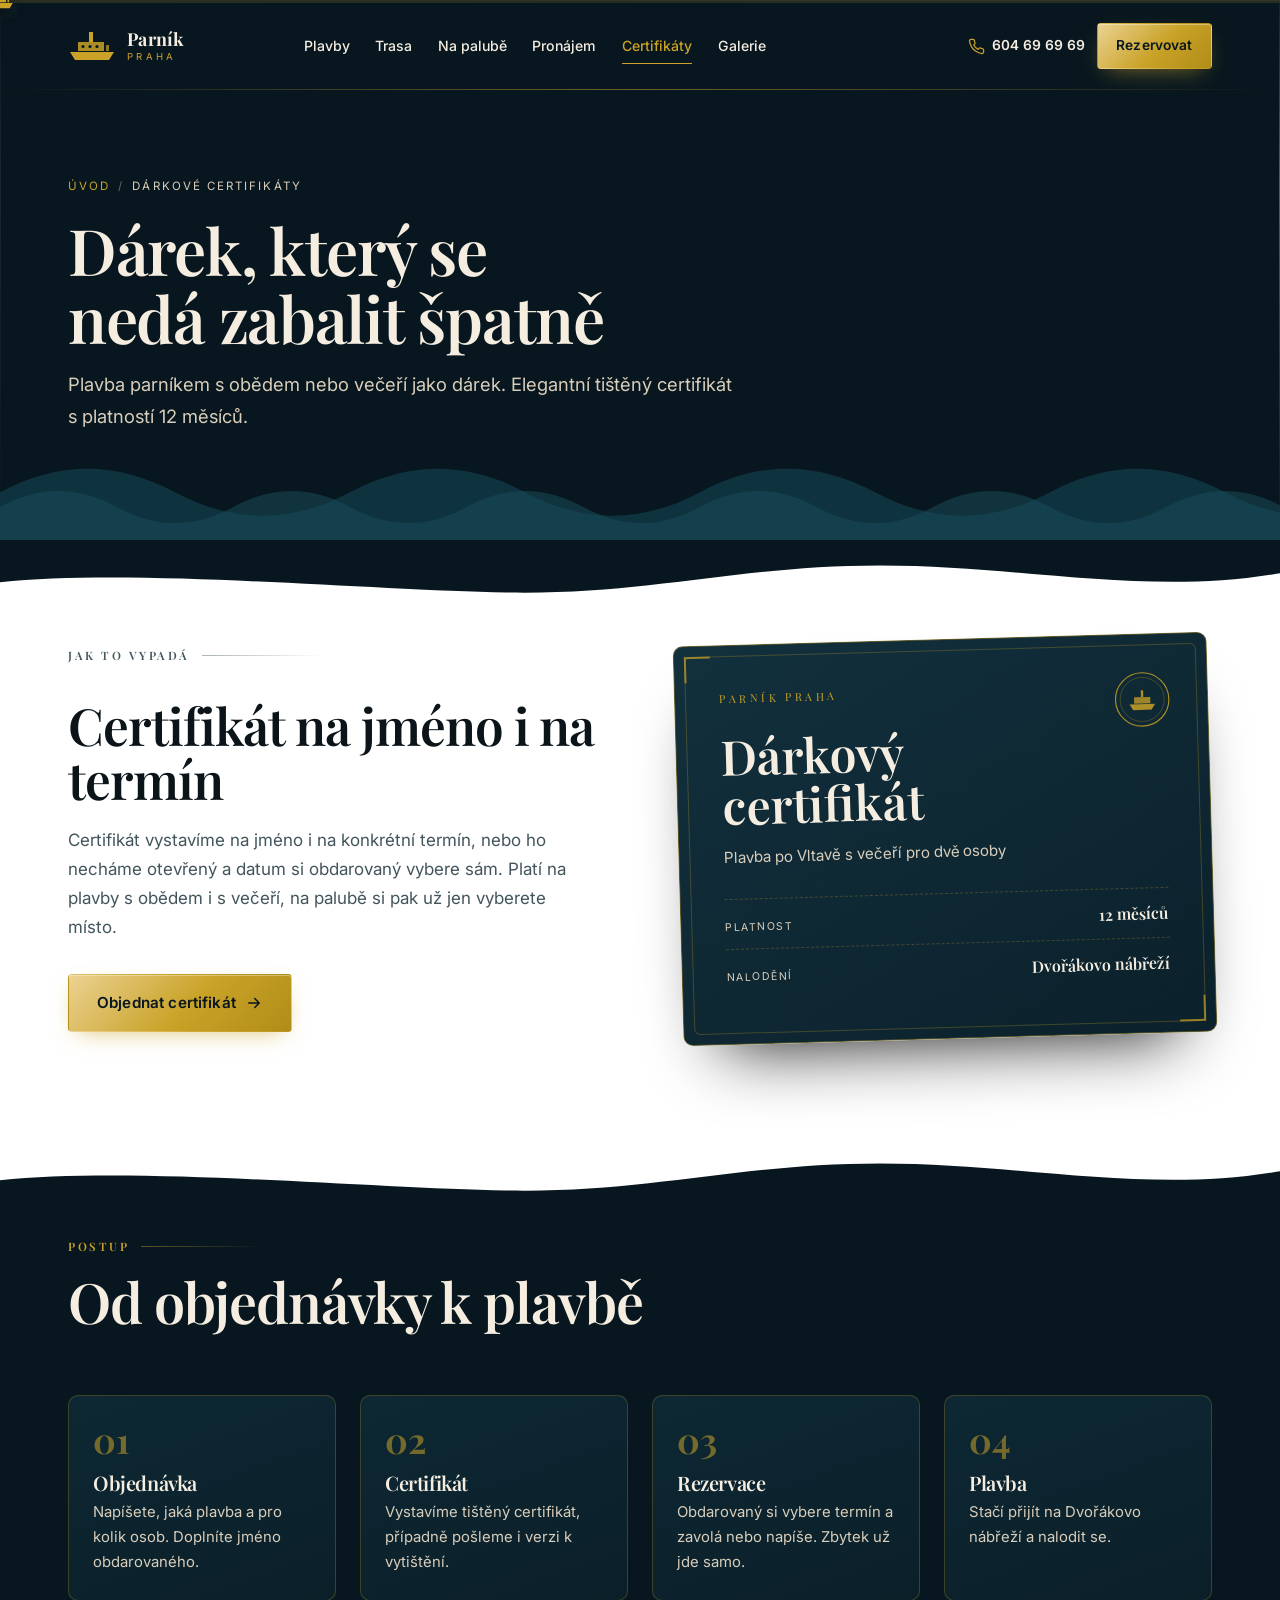
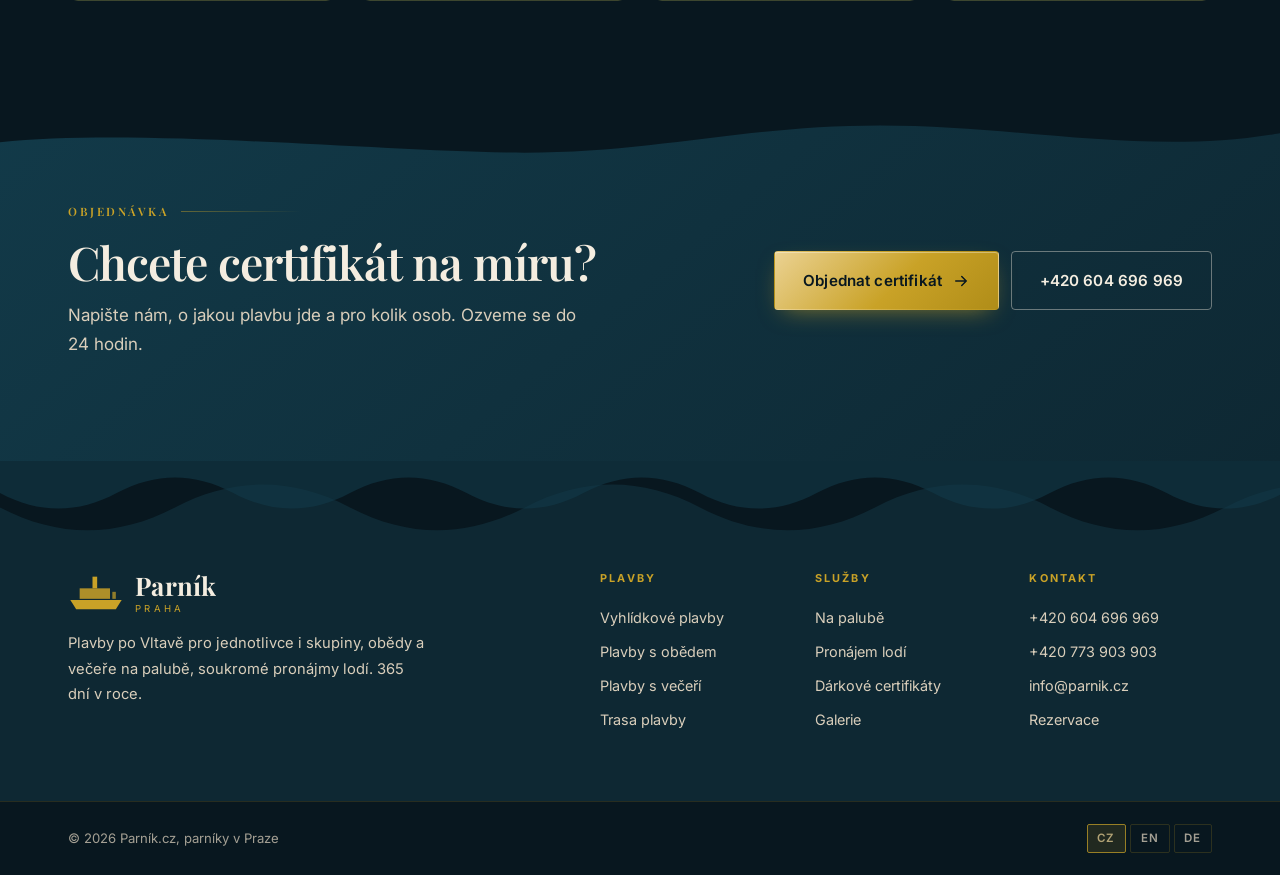
==== certifikaty.html @ a345bf34 "Oprava vln, rozdeleni na podstranky, bila do palety Vlny - tvar vlny mel periodu, ktera nesedela na " ====
<!DOCTYPE html>
<html lang="cs">
<head>
<meta charset="utf-8">
<meta name="viewport" content="width=device-width, initial-scale=1">
<title>Dárkové certifikáty | Parník Praha</title>
<meta name="description" content="Darujte plavbu po Vltavě s obědem nebo večeří. Elegantní tištěný dárkový certifikát s platností 12 měsíců.">
<meta name="theme-color" content="#08171F">
<link rel="preconnect" href="https://fonts.googleapis.com">
<link rel="preconnect" href="https://fonts.gstatic.com" crossorigin>
<link rel="preconnect" href="https://images.unsplash.com">
<link href="https://fonts.googleapis.com/css2?family=Playfair+Display:ital,wght@0,400;0,500;0,600;0,700;1,400&family=Inter:wght@300;400;500;600;700&display=swap" rel="stylesheet">
<link rel="icon" href="data:image/svg+xml,%3Csvg xmlns='http://www.w3.org/2000/svg' viewBox='0 0 32 32'%3E%3Crect width='32' height='32' rx='6' fill='%2308171F'/%3E%3Cpath d='M5 21h22l-3 5H8z' fill='%23C9A227'/%3E%3Crect x='9' y='14' width='14' height='6' fill='%23C9A227'/%3E%3Crect x='14' y='6' width='3' height='8' fill='%23C9A227'/%3E%3C/svg%3E">
<link rel="stylesheet" href="assets/css/style.css">
<script>document.documentElement.classList.add('js')</script>
</head>

<body>
<a class="skip-link" href="#obsah">Přeskočit na obsah</a>

<div class="rail" aria-hidden="true">
  <div class="rail__fill"></div>
  <div class="rail__boat">
    <svg viewBox="0 0 40 24" width="40" height="24" fill="currentColor">
      <path d="M3 16h34l-4 7H7z"/><rect x="10" y="9" width="18" height="6" rx="1"/>
      <rect x="17" y="2" width="3" height="7"/><rect x="30" y="11" width="2" height="4"/>
    </svg>
  </div>
</div>

<header class="bridge" id="bridge">
  <div class="bridge__inner">
    <a class="brand" href="index.html" aria-label="Parník Praha, úvodní stránka">
      <svg class="brand__mark" viewBox="0 0 48 32" width="48" height="32" aria-hidden="true">
        <path d="M2 22h44l-5 8H7z" fill="currentColor"/>
        <path d="M10 12h26v9H10z" fill="currentColor" opacity=".85"/>
        <rect x="21" y="2" width="4" height="10" fill="currentColor"/>
        <rect x="38" y="15" width="3" height="6" fill="currentColor" opacity=".7"/>
        <circle cx="15" cy="16.5" r="1.6" fill="#08171F"/>
        <circle cx="22" cy="16.5" r="1.6" fill="#08171F"/>
        <circle cx="29" cy="16.5" r="1.6" fill="#08171F"/>
      </svg>
      <span class="brand__text"><strong>Parník</strong><em>Praha</em></span>
    </a>
    <nav class="bridge__nav" aria-label="Hlavní navigace">
      <a href="index.html#plavby">Plavby</a>
      <a href="index.html#trasa">Trasa</a>
      <a href="na-palube.html">Na palubě</a>
      <a href="pronajem.html">Pronájem</a>
      <a href="certifikaty.html" aria-current="page">Certifikáty</a>
      <a href="galerie.html">Galerie</a>
    </nav>
    <div class="bridge__actions">
      <a class="tel" href="tel:+420604696969">
        <svg viewBox="0 0 24 24" width="17" height="17" fill="none" stroke="currentColor" stroke-width="1.8" stroke-linecap="round" stroke-linejoin="round" aria-hidden="true"><path d="M22 16.9v3a2 2 0 0 1-2.2 2 19.8 19.8 0 0 1-8.6-3.1 19.5 19.5 0 0 1-6-6A19.8 19.8 0 0 1 2.1 4.2 2 2 0 0 1 4.1 2h3a2 2 0 0 1 2 1.7c.1 1 .4 1.9.7 2.8a2 2 0 0 1-.5 2.1L8.1 9.9a16 16 0 0 0 6 6l1.3-1.2a2 2 0 0 1 2.1-.5c.9.3 1.8.6 2.8.7a2 2 0 0 1 1.7 2z"/></svg>
        <span>604 69 69 69</span>
      </a>
      <a class="btn btn--brass btn--sm" href="kontakt.html">Rezervovat</a>
      <button class="burger" type="button" aria-label="Otevřít menu" aria-expanded="false" aria-controls="menu">
        <span></span><span></span><span></span>
      </button>
    </div>
  </div>
  <div class="bridge__rivets" aria-hidden="true"></div>
</header>

<div class="menu" id="menu" hidden>
  <div class="menu__panel">
    <p class="eyebrow">Deck plan</p>
    <nav aria-label="Mobilní navigace">
      <a href="index.html#plavby">Nabídka plaveb</a>
      <a href="index.html#trasa">Trasa plavby</a>
      <a href="na-palube.html">Na palubě</a>
      <a href="pronajem.html">Pronájem lodí</a>
      <a href="certifikaty.html">Dárkové certifikáty</a>
      <a href="galerie.html">Galerie</a>
      <a href="kontakt.html">Rezervace a kontakt</a>
    </nav>
    <div class="menu__foot">
      <a href="tel:+420604696969">+420 604 696 969</a>
      <a href="tel:+420773903903">+420 773 903 903</a>
      <a href="mailto:info@parnik.cz">info@parnik.cz</a>
    </div>
  </div>
</div>

<main id="obsah">

<section class="phero">
  <div class="phero__photo" aria-hidden="true">
    <img src="https://images.unsplash.com/photo-1414235077428-338989a2e8c0?auto=format&fit=crop&w=1800&q=70"
         alt="" width="1800" height="1200" fetchpriority="high" decoding="async">
  </div>
  <div class="phero__wash" aria-hidden="true"></div>
  <div class="phero__inner">
    <p class="crumbs"><a href="index.html">Úvod</a><span>/</span>Dárkové certifikáty</p>
    <h1>Dárek, který se<br>nedá zabalit špatně</h1>
    <p class="phero__lead">
      Plavba parníkem s obědem nebo večeří jako dárek. Elegantní tištěný
      certifikát s platností 12 měsíců.
    </p>
  </div>
  <div class="waves" aria-hidden="true">
    <svg class="waves__a" viewBox="0 0 2880 120" preserveAspectRatio="none"><path d="M0 62c120-38 240-38 360 0s240 38 360 0 240-38 360 0 240 38 360 0 240-38 360 0 240 38 360 0 240-38 360 0 240 38 360 0V120H0Z"/></svg>
    <svg class="waves__b" viewBox="0 0 2880 120" preserveAspectRatio="none"><path d="M0 80c80-26 160-26 240 0s160 26 240 0 160-26 240 0 160 26 240 0 160-26 240 0 160 26 240 0 160-26 240 0 160 26 240 0 160-26 240 0 160 26 240 0 160-26 240 0 160 26 240 0V120H0Z"/></svg>
  </div>
</section>

<section class="section section--light cut--night">
  <div class="wrap gift">
    <div class="gift__copy">
      <p class="eyebrow reveal">Jak to vypadá</p>
      <h2 class="reveal">Certifikát na jméno i na termín</h2>
      <p class="reveal">
        Certifikát vystavíme na jméno i na konkrétní termín, nebo ho necháme
        otevřený a datum si obdarovaný vybere sám. Platí na plavby s obědem
        i s večeří, na palubě si pak už jen vyberete místo.
      </p>
      <a class="btn btn--brass reveal" href="kontakt.html">
        Objednat certifikát
        <svg viewBox="0 0 24 24" width="18" height="18" fill="none" stroke="currentColor" stroke-width="2" stroke-linecap="round" stroke-linejoin="round" aria-hidden="true"><path d="M5 12h14M13 6l6 6-6 6"/></svg>
      </a>
    </div>

    <div class="cert reveal" aria-label="Ukázka dárkového certifikátu">
      <div class="cert__inner">
        <div class="cert__deco" aria-hidden="true"></div>
        <p class="cert__eyebrow">Parník Praha</p>
        <p class="cert__title">Dárkový<br>certifikát</p>
        <p class="cert__sub">Plavba po Vltavě s večeří pro dvě osoby</p>
        <div class="cert__row"><span>Platnost</span><b>12 měsíců</b></div>
        <div class="cert__row"><span>Nalodění</span><b>Dvořákovo nábřeží</b></div>
        <div class="cert__seal" aria-hidden="true">
          <svg viewBox="0 0 100 100" width="58" height="58">
            <circle cx="50" cy="50" r="46" fill="none" stroke="currentColor" stroke-width="2"/>
            <circle cx="50" cy="50" r="38" fill="none" stroke="currentColor" stroke-width="1" opacity=".6"/>
            <path d="M28 58h44l-6 10H34z" fill="currentColor"/>
            <rect x="36" y="46" width="28" height="11" fill="currentColor" opacity=".9"/>
            <rect x="48" y="34" width="4" height="12" fill="currentColor"/>
          </svg>
        </div>
      </div>
    </div>
  </div>
</section>

<section class="section section--night cut--white">
  <div class="wrap">
    <header class="shead shead--light">
      <p class="eyebrow eyebrow--light reveal">Postup</p>
      <h2 class="reveal">Od objednávky k plavbě</h2>
    </header>

    <div class="steps">
      <article class="step reveal">
        <h3>Objednávka</h3>
        <p>Napíšete, jaká plavba a pro kolik osob. Doplníte jméno obdarovaného.</p>
      </article>
      <article class="step reveal">
        <h3>Certifikát</h3>
        <p>Vystavíme tištěný certifikát, případně pošleme i verzi k vytištění.</p>
      </article>
      <article class="step reveal">
        <h3>Rezervace</h3>
        <p>Obdarovaný si vybere termín a zavolá nebo napíše. Zbytek už jde samo.</p>
      </article>
      <article class="step reveal">
        <h3>Plavba</h3>
        <p>Stačí přijít na Dvořákovo nábřeží a nalodit se.</p>
      </article>
    </div>
  </div>
</section>

<section class="ctaband cut--night">
  <div class="wrap ctaband__inner">
    <div>
      <p class="eyebrow eyebrow--light reveal">Objednávka</p>
      <h2 class="reveal">Chcete certifikát na míru?</h2>
      <p class="ctaband__lead reveal">
        Napište nám, o jakou plavbu jde a pro kolik osob. Ozveme se do 24 hodin.
      </p>
    </div>
    <div class="ctaband__actions reveal">
      <a class="btn btn--brass" href="kontakt.html">
        Objednat certifikát
        <svg viewBox="0 0 24 24" width="18" height="18" fill="none" stroke="currentColor" stroke-width="2" stroke-linecap="round" stroke-linejoin="round" aria-hidden="true"><path d="M5 12h14M13 6l6 6-6 6"/></svg>
      </a>
      <a class="btn btn--ghost btn--light" href="tel:+420604696969">+420 604 696 969</a>
    </div>
  </div>
</section>

</main>

<footer class="footer">
  <div class="waves waves--footer" aria-hidden="true">
    <svg class="waves__a" viewBox="0 0 2880 120" preserveAspectRatio="none"><path d="M0 62c120-38 240-38 360 0s240 38 360 0 240-38 360 0 240 38 360 0 240-38 360 0 240 38 360 0 240-38 360 0 240 38 360 0V120H0Z"/></svg>
    <svg class="waves__b" viewBox="0 0 2880 120" preserveAspectRatio="none"><path d="M0 80c80-26 160-26 240 0s160 26 240 0 160-26 240 0 160 26 240 0 160-26 240 0 160 26 240 0 160-26 240 0 160 26 240 0 160-26 240 0 160 26 240 0 160-26 240 0 160 26 240 0V120H0Z"/></svg>
  </div>
  <div class="wrap footer__inner">
    <div class="footer__brand">
      <a class="brand brand--lg" href="index.html">
        <svg class="brand__mark" viewBox="0 0 48 32" width="56" height="38" aria-hidden="true">
          <path d="M2 22h44l-5 8H7z" fill="currentColor"/>
          <path d="M10 12h26v9H10z" fill="currentColor" opacity=".85"/>
          <rect x="21" y="2" width="4" height="10" fill="currentColor"/>
          <rect x="38" y="15" width="3" height="6" fill="currentColor" opacity=".7"/>
        </svg>
        <span class="brand__text"><strong>Parník</strong><em>Praha</em></span>
      </a>
      <p>Plavby po Vltavě pro jednotlivce i skupiny, obědy a večeře na palubě,
         soukromé pronájmy lodí. 365 dní v roce.</p>
    </div>
    <nav class="footer__nav" aria-label="Mapa webu">
      <div>
        <h4>Plavby</h4>
        <a href="index.html#plavby">Vyhlídkové plavby</a>
        <a href="index.html#plavby">Plavby s obědem</a>
        <a href="index.html#plavby">Plavby s večeří</a>
        <a href="index.html#trasa">Trasa plavby</a>
      </div>
      <div>
        <h4>Služby</h4>
        <a href="na-palube.html">Na palubě</a>
        <a href="pronajem.html">Pronájem lodí</a>
        <a href="certifikaty.html">Dárkové certifikáty</a>
        <a href="galerie.html">Galerie</a>
      </div>
      <div>
        <h4>Kontakt</h4>
        <a href="tel:+420604696969">+420 604 696 969</a>
        <a href="tel:+420773903903">+420 773 903 903</a>
        <a href="mailto:info@parnik.cz">info@parnik.cz</a>
        <a href="kontakt.html">Rezervace</a>
      </div>
    </nav>
  </div>
  <div class="footer__bar">
    <div class="wrap footer__barin">
      <p>&copy; <span id="rok">2026</span> Parník.cz, parníky v Praze</p>
      <p class="footer__langs">
        <a href="#" aria-current="true">CZ</a><a href="#">EN</a><a href="#">DE</a>
      </p>
    </div>
  </div>
</footer>

<script src="assets/js/main.js" defer></script>
</body>
</html>
---- assets/css/style.css ----
:root{
  --night:#08171F;
  --hull:#0E2833;
  --deep:#123A49;
  --vltava:#1C5A67;
  --brass:#C9A227;
  --brass-lt:#EBD292;
  --brass-dk:#7E6412;
  --white:#FFFFFF;
  --cream:#F4EDE0;
  --cream-2:#D9CEBB;
  --ink:#0B1418;
  --ink-2:#42555C;
  --teak:#7A4B2A;

  --ff-display:"Playfair Display", Georgia, "Times New Roman", serif;
  --ff-body:"Inter", system-ui, -apple-system, "Segoe UI", Roboto, sans-serif;

  --maxw:1240px;
  --gutter:clamp(1.25rem, 4vw, 3rem);
  --sec-y:clamp(5rem, 11vh, 9rem);

  --r-sm:4px;
  --r:10px;
  --r-lg:20px;

  --ease:cubic-bezier(.22,.61,.36,1);
  --t-fast:180ms var(--ease);
  --t:240ms var(--ease);
  --t-slow:600ms var(--ease);

  --z-content:10;
  --z-sticky:20;
  --z-nav:30;
  --z-overlay:40;
  --z-menu:50;
}

*,*::before,*::after{box-sizing:border-box}
html{-webkit-text-size-adjust:100%; scroll-behavior:smooth}
body{
  margin:0;
  background:var(--night);
  color:var(--cream);
  font-family:var(--ff-body);
  font-size:clamp(1rem,.96rem + .2vw,1.0625rem);
  line-height:1.7;
  overflow-x:hidden;
  -webkit-font-smoothing:antialiased;
}
img,svg{display:block; max-width:100%}
img{height:auto}
h1,h2,h3,h4{margin:0; font-family:var(--ff-display); font-weight:600; line-height:1.06; letter-spacing:-.02em}
p{margin:0 0 1em}
ul,ol{margin:0; padding:0; list-style:none}
a{color:inherit; text-decoration:none}
button,input,select,textarea{font:inherit; color:inherit}
table{border-collapse:collapse; width:100%}

:focus-visible{outline:2px solid var(--brass); outline-offset:3px; border-radius:var(--r-sm)}

.skip-link{
  position:fixed; top:-100px; left:1rem; z-index:60;
  background:var(--brass); color:var(--night);
  padding:.7rem 1.1rem; border-radius:0 0 var(--r) var(--r);
  font-weight:600; transition:top var(--t);
}
.skip-link:focus{top:0}

.wrap{width:100%; max-width:var(--maxw); margin-inline:auto; padding-inline:var(--gutter)}
section[id],[id]{scroll-margin-top:88px}

.eyebrow{
  font-family:var(--ff-display); font-weight:600;
  text-transform:uppercase; letter-spacing:.22em;
  font-size:.72rem; color:var(--brass-dk);
  margin:0 0 1rem; display:flex; align-items:center; gap:.75rem;
}
.eyebrow--light{color:var(--brass)}
.eyebrow::after{
  content:''; flex:1; height:1px;
  background:linear-gradient(90deg, currentColor, transparent);
  opacity:.45; max-width:120px;
}

.btn{
  display:inline-flex; align-items:center; justify-content:center; gap:.6rem;
  padding:.95rem 1.75rem;
  font-weight:600; font-size:.95rem; letter-spacing:.01em;
  border-radius:var(--r-sm); border:1px solid transparent;
  cursor:pointer; position:relative; overflow:hidden;
  transition:background-color var(--t), color var(--t), border-color var(--t), box-shadow var(--t);
  min-height:48px;
}
.btn svg{flex:none; transition:transform var(--t)}
.btn:hover svg{transform:translateX(3px)}

.btn--brass{
  background:linear-gradient(135deg,var(--brass-lt),var(--brass) 55%,#B08D18);
  color:var(--night);
  box-shadow:0 1px 0 rgba(255,255,255,.35) inset, 0 8px 24px -10px rgba(201,162,39,.7);
}
.btn--brass:hover{
  background:linear-gradient(135deg,#F3DFA8,var(--brass-lt) 55%,var(--brass));
  box-shadow:0 1px 0 rgba(255,255,255,.5) inset, 0 12px 30px -10px rgba(201,162,39,.85);
}
.btn--brass::after{
  content:''; position:absolute; inset:0; pointer-events:none;
  background:linear-gradient(105deg,transparent 38%,rgba(255,255,255,.55) 47%,transparent 56%);
  transform:translateX(-120%);
  transition:transform 700ms var(--ease);
}
.btn--brass:hover::after{transform:translateX(120%)}

.btn--ghost{border-color:rgba(11,20,24,.28); color:var(--ink)}
.btn--ghost:hover{border-color:var(--ink); background:rgba(11,20,24,.06)}
.btn--ghost.btn--light{border-color:rgba(244,237,224,.4); color:var(--cream)}
.btn--ghost.btn--light:hover{border-color:var(--brass); background:rgba(201,162,39,.12); color:var(--brass-lt)}

.btn--sm{padding:.62rem 1.15rem; font-size:.86rem; min-height:40px}
.btn--block{width:100%}

.js .reveal{opacity:0; transform:translateY(28px); transition:opacity var(--t-slow), transform var(--t-slow)}
.js .reveal.is-in{opacity:1; transform:none}

.rail{
  position:fixed; inset:0 0 auto 0; height:3px; z-index:var(--z-nav);
  background:rgba(201,162,39,.16); pointer-events:none;
}
.rail__fill{
  height:100%; width:100%; transform:scaleX(0); transform-origin:0 50%;
  background:linear-gradient(90deg,var(--brass-dk),var(--brass),var(--brass-lt));
  will-change:transform;
}
.rail__boat{
  position:absolute; top:-9px; left:0; color:var(--brass);
  transform:translateX(-50%); will-change:transform;
  filter:drop-shadow(0 2px 6px rgba(0,0,0,.5));
}
.rail__boat svg{width:30px;height:18px}

.chapters{
  position:fixed; right:clamp(.75rem,1.6vw,1.5rem); top:50%; z-index:var(--z-sticky);
  transform:translateY(-50%); display:none;
}
.chapters ol{display:flex; flex-direction:column; gap:.15rem}
.chapters a{
  display:flex; align-items:center; justify-content:flex-end; gap:.7rem;
  padding:.42rem .1rem; cursor:pointer;
  font-size:.7rem; letter-spacing:.14em; text-transform:uppercase;
  color:var(--cream-2); opacity:.42; transition:opacity var(--t), color var(--t);
}
.chapters a span{
  max-width:0; overflow:hidden; white-space:nowrap; opacity:0;
  transition:max-width 320ms var(--ease), opacity var(--t);
}
.chapters a::after{
  content:''; width:22px; height:2px; background:currentColor; flex:none;
  transition:width var(--t);
}
.chapters a:hover,.chapters a:focus-visible{opacity:1; color:var(--brass-lt)}
.chapters a:hover span,.chapters a:focus-visible span{max-width:160px; opacity:1}
.chapters a.is-active{opacity:1; color:var(--brass)}
.chapters a.is-active::after{width:38px}
@media (min-width:1280px){ .chapters{display:block} }
.chapters.on-light a{color:var(--ink-2)}
.chapters.on-light a.is-active{color:var(--brass-dk)}
.chapters.on-light a:hover{color:var(--ink)}

.bridge{
  position:fixed; inset:3px 0 auto 0; z-index:var(--z-nav);
  transition:background-color var(--t), box-shadow var(--t), backdrop-filter var(--t);
}
.bridge__inner{
  width:100%; max-width:var(--maxw); margin-inline:auto;
  padding:clamp(.9rem,1.6vw,1.35rem) var(--gutter);
  display:flex; align-items:center; gap:clamp(1rem,3vw,2.5rem);
  transition:padding var(--t);
}
.bridge__rivets{
  height:1px; background:linear-gradient(90deg,transparent,rgba(201,162,39,.55),transparent);
  opacity:0; transition:opacity var(--t);
}
.bridge.is-stuck{
  background:rgba(8,23,31,.86);
  -webkit-backdrop-filter:saturate(160%) blur(14px);
  backdrop-filter:saturate(160%) blur(14px);
  box-shadow:0 12px 34px -22px rgba(0,0,0,.9);
}
.bridge.is-stuck .bridge__inner{padding-block:.6rem}
.bridge.is-stuck .bridge__rivets{
  opacity:1; height:3px;
  background:
    repeating-radial-gradient(circle at 6px 50%, rgba(201,162,39,.75) 0 1.2px, transparent 1.3px 12px),
    linear-gradient(90deg,transparent,rgba(201,162,39,.4),transparent);
}

.brand{display:flex; align-items:center; gap:.7rem; color:var(--brass); flex:none}
.brand__mark{color:var(--brass); transition:transform var(--t)}
.brand:hover .brand__mark{transform:translateY(-2px)}
.brand__text{display:flex; flex-direction:column; line-height:1; color:var(--cream)}
.brand__text strong{font-family:var(--ff-display); font-size:1.12rem; font-weight:700; letter-spacing:.01em}
.brand__text em{
  font-style:normal; font-size:.6rem; letter-spacing:.34em;
  text-transform:uppercase; color:var(--brass); margin-top:.28rem;
}

.bridge__nav{display:none; gap:clamp(1rem,2vw,1.9rem); margin-inline:auto}
.bridge__nav a{
  position:relative; font-size:.88rem; font-weight:500; color:var(--cream);
  padding:.35rem 0; transition:color var(--t);
}
.bridge__nav a::after{
  content:''; position:absolute; left:0; bottom:0; height:1px; width:100%;
  background:var(--brass); transform:scaleX(0); transform-origin:100% 50%;
  transition:transform 260ms var(--ease);
}
.bridge__nav a:hover{color:var(--brass-lt)}
.bridge__nav a:hover::after{transform:scaleX(1); transform-origin:0 50%}
.bridge__nav a[aria-current]{color:var(--brass)}
.bridge__nav a[aria-current]::after{transform:scaleX(1)}
@media (min-width:1024px){ .bridge__nav{display:flex} }

.bridge__actions{display:flex; align-items:center; gap:.75rem; margin-left:auto}
.tel{
  display:none; align-items:center; gap:.45rem;
  font-size:.86rem; font-weight:600; color:var(--cream);
  font-variant-numeric:tabular-nums; transition:color var(--t);
}
.tel:hover{color:var(--brass-lt)}
.tel svg{color:var(--brass)}
@media (min-width:640px){ .tel{display:flex} }

.burger{
  display:flex; flex-direction:column; justify-content:center; gap:5px;
  width:46px; height:46px; padding:0 11px;
  background:none; border:1px solid rgba(201,162,39,.4); border-radius:var(--r-sm);
  cursor:pointer; transition:border-color var(--t), background-color var(--t);
}
.burger span{display:block; height:1.6px; background:var(--brass-lt); transition:transform var(--t), opacity var(--t)}
.burger:hover{border-color:var(--brass); background:rgba(201,162,39,.1)}
.burger[aria-expanded="true"] span:nth-child(1){transform:translateY(6.6px) rotate(45deg)}
.burger[aria-expanded="true"] span:nth-child(2){opacity:0}
.burger[aria-expanded="true"] span:nth-child(3){transform:translateY(-6.6px) rotate(-45deg)}
@media (min-width:1024px){ .burger{display:none} }

.menu{
  position:fixed; inset:0; z-index:var(--z-menu);
  background:rgba(8,23,31,.97);
  -webkit-backdrop-filter:blur(8px); backdrop-filter:blur(8px);
  display:grid; place-items:center; padding:5rem var(--gutter) 2rem;
  opacity:0; transition:opacity var(--t);
}
.menu[hidden]{display:none}
.menu.is-open{opacity:1}
.menu__panel{width:100%; max-width:480px}
.menu__panel .eyebrow{color:var(--brass)}
.menu nav{display:flex; flex-direction:column; margin-bottom:2.5rem}
.menu nav a{
  display:block; padding:.85rem 0; border-bottom:1px solid rgba(201,162,39,.16);
  font-family:var(--ff-display); font-size:1.5rem; font-weight:500;
  transition:color var(--t), padding-left var(--t);
}
.menu nav a:hover{color:var(--brass-lt); padding-left:.5rem}
.menu__foot{display:flex; flex-direction:column; gap:.4rem; font-size:.95rem; color:var(--cream-2)}
.menu__foot a{font-variant-numeric:tabular-nums; transition:color var(--t)}
.menu__foot a:hover{color:var(--brass-lt)}

.waves{
  position:absolute; left:0; right:0; bottom:0;
  height:clamp(110px,16vh,180px);
  pointer-events:none; overflow:hidden; z-index:1;
}
.waves svg{position:absolute; left:0; bottom:0; width:200%; height:100%; min-width:1400px}
.waves__a{fill:var(--deep); opacity:.92; animation:drift 30s linear infinite}
.waves__b{fill:var(--vltava); opacity:.5; animation:drift 19s linear infinite reverse}
@keyframes drift{from{transform:translate3d(0,0,0)} to{transform:translate3d(-50%,0,0)}}

.waves--footer{
  top:0; bottom:auto; height:clamp(56px,8vw,96px);
  transform:scaleY(-1);
}
.waves--footer .waves__a{fill:var(--night); opacity:1}
.waves--footer .waves__b{fill:var(--deep); opacity:.6}

.hero{
  position:relative; min-height:100svh; display:flex; align-items:flex-end;
  padding:9rem 0 clamp(12rem,25vh,18rem);
  overflow:hidden; isolation:isolate; background:var(--night);
}
.hero__photo{position:absolute; inset:0; z-index:-3}
.hero__photo img{width:100%; height:100%; object-fit:cover; object-position:50% 42%}
.hero__wash{
  position:absolute; inset:0; z-index:-2;
  background:
    linear-gradient(180deg, rgba(8,23,31,.92) 0%, rgba(8,23,31,.42) 26%, rgba(8,23,31,.7) 60%, var(--night) 94%),
    linear-gradient(90deg, rgba(8,23,31,.85) 0%, rgba(8,23,31,.25) 55%, rgba(18,58,73,.35) 100%);
}
.hero__layer{position:absolute; left:0; right:0; bottom:22%; z-index:-1; will-change:transform}
.hero__layer--far{color:#0a2732; opacity:.85; height:min(30vh,280px)}
.hero__layer svg{width:100%; height:100%}

.hero__inner{
  position:relative; z-index:var(--z-content);
  width:100%; max-width:var(--maxw); margin-inline:auto; padding-inline:var(--gutter);
}
.hero .eyebrow{color:var(--brass)}
.hero__title{
  font-size:clamp(2.75rem,7.2vw,6.5rem);
  max-width:16ch; margin-bottom:1.5rem;
  text-shadow:0 4px 40px rgba(8,23,31,.6);
}
.hero__title span{display:block}
.hero__title em{font-style:italic; font-weight:400; color:var(--brass-lt)}
.hero__lead{
  max-width:52ch; font-size:clamp(1rem,.95rem + .4vw,1.2rem);
  color:var(--cream-2); margin-bottom:2.25rem;
}
.hero__cta{display:flex; flex-wrap:wrap; gap:.85rem; margin-bottom:3rem}

.hero__facts{
  display:flex; flex-wrap:wrap; gap:0; margin:0;
  border-top:1px solid rgba(201,162,39,.28); padding-top:1.35rem;
  max-width:640px;
}
.hero__facts > div{
  padding-right:clamp(1.5rem,4vw,3rem); margin-right:clamp(1.5rem,4vw,3rem);
  border-right:1px solid rgba(244,237,224,.14);
}
.hero__facts > div:last-child{border-right:0; margin-right:0; padding-right:0}
.hero__facts dt{
  font-size:.68rem; text-transform:uppercase; letter-spacing:.2em;
  color:var(--brass); margin-bottom:.3rem;
}
.hero__facts dd{margin:0; font-family:var(--ff-display); font-size:1.15rem; font-weight:500}

.hero__deck{
  position:absolute; left:-2%; right:-2%; bottom:0; z-index:3;
  height:clamp(96px,15vh,164px); pointer-events:none;
}
.hero__deck svg{width:100%; height:100%}
.sway{transform-origin:50% 100%; animation:sway 9s ease-in-out infinite}
@keyframes sway{
  0%,100%{transform:rotate(-.3deg) translateY(0)}
  50%{transform:rotate(.3deg) translateY(-4px)}
}

.waves--hero{opacity:.9}

.scrollcue{
  position:absolute; left:50%; bottom:1.3rem; transform:translateX(-50%);
  z-index:4; display:flex; flex-direction:column; align-items:center; gap:.5rem;
  font-size:.68rem; text-transform:uppercase; letter-spacing:.24em;
  color:var(--brass); cursor:pointer; transition:color var(--t);
  text-shadow:0 2px 10px rgba(8,23,31,.9);
}
.scrollcue:hover{color:var(--brass-lt)}
.scrollcue svg{animation:bob 2.4s ease-in-out infinite}
@keyframes bob{0%,100%{transform:translateY(0)} 50%{transform:translateY(6px)}}

.ticker{
  position:relative; z-index:var(--z-content);
  background:linear-gradient(180deg,var(--brass-lt),var(--brass) 45%,#A98A16);
  color:var(--night); overflow:hidden;
  border-block:1px solid rgba(8,23,31,.25);
  box-shadow:0 1px 0 rgba(255,255,255,.4) inset;
}
.ticker__track{
  display:flex; align-items:center; gap:1.6rem; white-space:nowrap;
  padding:.7rem 0; width:max-content;
  animation:ticker 42s linear infinite;
  font-family:var(--ff-display); font-weight:600;
  font-size:.78rem; text-transform:uppercase; letter-spacing:.2em;
}
.ticker__track i{font-style:normal; font-size:.42rem; opacity:.55}
@keyframes ticker{from{transform:translateX(0)} to{transform:translateX(-50%)}}

.section{position:relative; padding-block:var(--sec-y); overflow:hidden}
.section--tight{padding-top:0}
.section--day{background:var(--cream); color:var(--ink)}
.section--light{background:var(--white); color:var(--ink)}
.section--dusk{background:linear-gradient(180deg,#1B4C5C,#123A49 55%,var(--hull)); color:var(--cream)}
.section--night{background:var(--night); color:var(--cream)}

[class*="cut--"]{position:relative}
[class*="cut--"]::before{
  content:''; position:absolute; inset:0 0 auto 0;
  height:clamp(44px,6vw,96px); z-index:2; pointer-events:none;
  --wm:url("data:image/svg+xml,%3Csvg xmlns='http://www.w3.org/2000/svg' viewBox='0 0 1440 120' preserveAspectRatio='none'%3E%3Cpath d='M0 0h1440v52c-150 36-290-12-450-12s-260 46-420 42S150 44 0 66z' fill='%23fff'/%3E%3C/svg%3E");
  -webkit-mask:var(--wm) bottom/100% 100% no-repeat;
  mask:var(--wm) bottom/100% 100% no-repeat;
}
.cut--cream::before{background:var(--cream)}
.cut--white::before{background:var(--white)}
.cut--night::before{background:var(--night)}
.cut--hull::before{background:var(--hull)}

.shead{max-width:56ch; margin-bottom:clamp(2.5rem,5vw,4rem)}
.shead h2{font-size:clamp(2rem,1.4rem + 2.6vw,3.6rem); margin-bottom:1rem}
.shead__lead{color:var(--ink-2); font-size:1.08rem; margin:0}
.shead--light .shead__lead{color:var(--cream-2)}

.note{
  margin:clamp(2.5rem,5vw,3.5rem) 0 0; padding-top:1.5rem;
  border-top:1px solid rgba(11,20,24,.12);
  color:var(--ink-2); font-size:.98rem;
}
.note a{
  color:var(--brass-dk); font-weight:600;
  box-shadow:0 1px 0 rgba(126,100,18,.4);
  transition:box-shadow var(--t), color var(--t);
}
.note a:hover{color:var(--ink); box-shadow:0 2px 0 var(--brass)}

.tickets{
  display:grid; gap:clamp(1rem,2vw,1.5rem);
  grid-template-columns:repeat(auto-fit,minmax(min(100%,300px),1fr));
}
.ticket{
  position:relative; display:flex; flex-direction:column;
  background:#FBF7EF; border:1px solid rgba(11,20,24,.1);
  border-radius:var(--r); padding:1.6rem 1.6rem 1.4rem;
  transition:transform var(--t), box-shadow var(--t), border-color var(--t);
  overflow:hidden;
}
.ticket::before{
  content:''; position:absolute; inset:0 auto 0 0; width:4px;
  background:linear-gradient(180deg,var(--brass-lt),var(--brass),var(--brass-dk));
  opacity:.55; transition:opacity var(--t);
}
.ticket:hover{
  transform:translateY(-4px);
  box-shadow:0 26px 50px -30px rgba(8,23,31,.55);
  border-color:rgba(201,162,39,.55);
}
.ticket:hover::before{opacity:1}
.ticket--feature{background:linear-gradient(180deg,#FBF7EF,#F2E9D8)}
.ticket--feature::after{
  content:'Nejoblíbenější'; position:absolute; top:1.1rem; right:-2.6rem;
  transform:rotate(45deg); background:var(--brass); color:var(--night);
  font-size:.6rem; font-weight:700; letter-spacing:.14em; text-transform:uppercase;
  padding:.3rem 3rem;
}
.ticket__top{display:flex; align-items:center; gap:.75rem; margin-bottom:1rem}
.ticket__kind{
  font-family:var(--ff-display); font-weight:600; text-transform:uppercase;
  letter-spacing:.18em; font-size:.66rem; color:var(--brass-dk);
  border:1px solid rgba(126,100,18,.45); padding:.22rem .6rem; border-radius:2px;
}
.ticket__dur{font-size:.78rem; color:var(--ink-2); font-variant-numeric:tabular-nums}
.ticket h3{font-size:1.55rem; margin-bottom:.6rem}
.ticket p{color:var(--ink-2); font-size:.95rem; margin-bottom:1.25rem}

.ticket__perf{
  position:relative; height:1px; margin:auto -1.6rem 1.1rem;
  background:repeating-linear-gradient(90deg,rgba(11,20,24,.22) 0 6px,transparent 6px 12px);
}
.ticket__perf::before,.ticket__perf::after{
  content:''; position:absolute; top:50%; width:16px; height:16px;
  border-radius:50%; background:var(--cream); transform:translateY(-50%);
  border:1px solid rgba(11,20,24,.1);
}
.ticket__perf::before{left:-8px}
.ticket__perf::after{right:-8px}

.ticket__times{display:flex; align-items:center; gap:.7rem; flex-wrap:wrap; margin-bottom:1.25rem}
.ticket__times .lbl{font-size:.62rem; text-transform:uppercase; letter-spacing:.18em; color:var(--ink-2)}
.ticket__times ul{display:flex; flex-wrap:wrap; gap:.35rem}
.ticket__times li{
  font-size:.8rem; font-weight:600; font-variant-numeric:tabular-nums;
  background:rgba(201,162,39,.16); color:var(--ink);
  padding:.22rem .5rem; border-radius:var(--r-sm);
  border:1px solid rgba(201,162,39,.35);
}
.ticket__link{
  margin-top:auto; display:inline-flex; align-items:center; gap:.45rem;
  font-weight:600; font-size:.9rem; color:var(--ink); cursor:pointer;
  transition:color var(--t);
}
.ticket__link svg{color:var(--brass-dk); transition:transform var(--t)}
.ticket__link:hover{color:var(--brass-dk)}
.ticket__link:hover svg{transform:translateX(4px)}

.route{position:relative; background:var(--night)}
.route__sticky{display:none}
.route__mobile{
  padding:calc(var(--sec-y) * .9) var(--gutter) var(--sec-y);
  max-width:var(--maxw); margin-inline:auto; position:relative;
}
.route__mobile::before{
  content:''; position:absolute; left:calc(var(--gutter) + 11px);
  top:calc(var(--sec-y) * .9); bottom:var(--sec-y); width:2px;
  background:linear-gradient(180deg,var(--brass),rgba(201,162,39,.15));
}
.route__mobile li{position:relative; padding:0 0 1.9rem 3rem}
.route__mobile li::before{
  content:''; position:absolute; left:5px; top:.45rem;
  width:14px; height:14px; border-radius:50%;
  background:var(--night); border:2px solid var(--brass);
}
.route__mobile b{display:block; font-family:var(--ff-display); font-size:1.3rem; font-weight:600}
.route__mobile span{color:var(--cream-2); font-size:.92rem}

@media (min-width:900px){
  .route{height:460vh}
  .route__mobile{display:none}
  .route__sticky{
    position:sticky; top:0; height:100svh; display:flex; flex-direction:column;
    overflow:hidden; background:var(--night);
  }
}

.route__head{
  position:absolute; top:clamp(5.5rem,12vh,8rem); left:0; right:0; z-index:4;
  max-width:var(--maxw); margin-inline:auto; padding-inline:var(--gutter);
  pointer-events:none;
}
.route__head h2{font-size:clamp(2rem,1.2rem + 3vw,4rem); max-width:14ch}

.route__stage{position:relative; flex:1; overflow:hidden}
.route__pan{position:absolute; inset:0 auto 0 0; width:max(4800px,420vw); height:100%; will-change:transform}
.pano{width:100%; height:100%}

.route__boat{
  position:absolute; left:24%; bottom:8%; z-index:3;
  width:clamp(140px,15vw,210px);
  filter:drop-shadow(0 14px 26px rgba(0,0,0,.55));
  animation:bobBoat 5.5s ease-in-out infinite;
}
.route__boat svg{width:100%; height:auto}
@keyframes bobBoat{0%,100%{transform:translateY(0) rotate(-.5deg)} 50%{transform:translateY(-7px) rotate(.5deg)}}
.smoke{animation:smoke 3.4s ease-out infinite}
@keyframes smoke{
  0%{transform:translate(0,0) scale(.5); opacity:.4}
  100%{transform:translate(-40px,-46px) scale(2.4); opacity:0}
}
.route__wake{
  position:absolute; right:88%; bottom:6%; width:min(46vw,520px); height:12px;
  background:linear-gradient(90deg,transparent,rgba(235,210,146,.28));
  filter:blur(4px); border-radius:50%;
}

.route__stops{
  position:absolute; left:0; right:0; bottom:clamp(4.5rem,10vh,7rem); z-index:5;
  height:5.5rem; pointer-events:none;
  max-width:var(--maxw); margin-inline:auto; padding-inline:var(--gutter);
}
.route__stops li{
  position:absolute; left:var(--gutter); right:var(--gutter);
  opacity:0; transform:translateY(14px);
  transition:opacity 420ms var(--ease), transform 420ms var(--ease);
}
.route__stops li.is-on{opacity:1; transform:none}
.route__stops b{
  display:block; font-family:var(--ff-display); font-weight:600;
  font-size:clamp(1.6rem,1rem + 2vw,2.6rem); color:var(--cream);
  text-shadow:0 3px 24px rgba(8,23,31,.85);
}
.route__stops span{
  display:inline-block; margin-top:.35rem; font-size:.8rem;
  letter-spacing:.16em; text-transform:uppercase; color:var(--brass);
}

.route__bar{
  position:relative; z-index:4;
  max-width:var(--maxw); width:100%; margin-inline:auto;
  padding:0 var(--gutter) clamp(1.5rem,4vh,2.5rem);
  display:flex; align-items:center; gap:1.25rem;
}
.route__prog{flex:1; height:2px; background:rgba(201,162,39,.2); border-radius:2px; overflow:hidden}
.route__prog span{display:block; height:100%; width:0; background:linear-gradient(90deg,var(--brass-dk),var(--brass-lt))}
.route__hint{
  margin:0; flex:none; font-size:.68rem; letter-spacing:.2em;
  text-transform:uppercase; color:var(--cream-2); opacity:.7;
}

.nextcards{
  display:grid; gap:clamp(1rem,2vw,1.5rem);
  grid-template-columns:repeat(auto-fit,minmax(min(100%,250px),1fr));
}
.nextcard{
  display:flex; flex-direction:column; overflow:hidden; cursor:pointer;
  background:var(--white); border:1px solid rgba(11,20,24,.12);
  border-radius:var(--r);
  transition:transform var(--t), box-shadow var(--t), border-color var(--t);
}
.nextcard:hover{
  transform:translateY(-4px); border-color:rgba(201,162,39,.6);
  box-shadow:0 26px 50px -30px rgba(8,23,31,.45);
}
.nextcard__img{display:block; overflow:hidden; aspect-ratio:3/2; background:var(--cream)}
.nextcard__img img{width:100%; height:100%; object-fit:cover; transition:transform 700ms var(--ease)}
.nextcard:hover .nextcard__img img{transform:scale(1.06)}
.nextcard__body{display:flex; flex-direction:column; gap:.45rem; padding:1.35rem; flex:1}
.nextcard__title{font-family:var(--ff-display); font-size:1.35rem; font-weight:600; color:var(--ink)}
.nextcard__text{font-size:.92rem; color:var(--ink-2)}
.nextcard__go{
  margin-top:auto; padding-top:.85rem;
  display:inline-flex; align-items:center; gap:.45rem;
  font-weight:600; font-size:.87rem; color:var(--brass-dk);
}
.nextcard__go svg{transition:transform var(--t)}
.nextcard:hover .nextcard__go svg{transform:translateX(4px)}

.ctaband{
  position:relative; overflow:hidden; color:var(--cream);
  background:linear-gradient(140deg,var(--deep),var(--hull));
  padding-block:clamp(4rem,8vw,6.5rem);
}
.ctaband__inner{display:grid; gap:2rem; align-items:center}
@media (min-width:880px){ .ctaband__inner{grid-template-columns:1.4fr auto} }
.ctaband h2{font-size:clamp(1.8rem,1.3rem + 2vw,3rem); margin-bottom:.9rem}
.ctaband__lead{color:var(--cream-2); max-width:48ch; margin:0}
.ctaband__actions{display:flex; flex-wrap:wrap; gap:.75rem}

.phero{
  position:relative; display:flex; align-items:flex-end; isolation:isolate;
  min-height:min(66vh,540px); overflow:hidden; background:var(--night);
  padding:9rem 0 clamp(6rem,12vh,9rem);
}
.phero__photo{position:absolute; inset:0; z-index:-3}
.phero__photo img{width:100%; height:100%; object-fit:cover; object-position:50% 45%}
.phero__wash{
  position:absolute; inset:0; z-index:-2;
  background:
    linear-gradient(180deg, rgba(8,23,31,.92) 0%, rgba(8,23,31,.5) 34%, rgba(8,23,31,.8) 74%, var(--night) 98%),
    linear-gradient(90deg, rgba(8,23,31,.8), rgba(8,23,31,.18) 65%);
}
.phero__inner{
  position:relative; z-index:var(--z-content);
  width:100%; max-width:var(--maxw); margin-inline:auto; padding-inline:var(--gutter);
}
.phero h1{font-size:clamp(2.25rem,1.6rem + 3vw,4.6rem); max-width:16ch; margin-bottom:1.1rem}
.phero__lead{max-width:56ch; color:var(--cream-2); font-size:clamp(1rem,.95rem + .3vw,1.15rem); margin:0}
.phero .waves{opacity:.85; height:clamp(80px,11vh,130px)}

.crumbs{
  display:flex; flex-wrap:wrap; align-items:center; gap:.5rem;
  margin:0 0 1.25rem; font-size:.72rem; letter-spacing:.18em; text-transform:uppercase;
  color:var(--cream-2);
}
.crumbs a{color:var(--brass); transition:color var(--t)}
.crumbs a:hover{color:var(--brass-lt)}
.crumbs span{opacity:.45}

.decks{display:grid; gap:clamp(1rem,2vw,1.5rem); grid-template-columns:1fr}
@media (min-width:640px){
  .decks{grid-template-columns:repeat(2,1fr)}
  .deckcard--wide{grid-column:span 2}
}
@media (min-width:1000px){
  .decks{grid-template-columns:repeat(3,1fr); grid-auto-rows:minmax(200px,auto)}
  .deckcard--tall{grid-row:span 2}
}
.deckcard{
  position:relative; margin:0; overflow:hidden;
  border-radius:var(--r); border:1px solid rgba(201,162,39,.2);
  background:rgba(8,23,31,.4);
  transition:border-color var(--t), transform var(--t);
}
.deckcard:hover{border-color:rgba(201,162,39,.55); transform:translateY(-3px)}
.deckcard > img{width:100%; height:100%; min-height:220px; object-fit:cover; transition:transform 700ms var(--ease)}
.deckcard:hover > img{transform:scale(1.04)}
.deckcard figcaption{
  position:absolute; inset:auto 0 0 0; padding:1.4rem;
  background:linear-gradient(180deg,transparent,rgba(8,23,31,.9) 55%);
}
.deckcard figcaption h3{font-size:1.4rem; margin-bottom:.3rem}
.deckcard figcaption p{margin:0; font-size:.9rem; color:var(--cream-2)}

.porthole{
  position:relative; aspect-ratio:1; margin:1.6rem auto .5rem; width:min(72%,230px);
  border-radius:50%; overflow:hidden; border:6px solid transparent;
  background:
    linear-gradient(var(--hull),var(--hull)) padding-box,
    linear-gradient(145deg,var(--brass-lt),var(--brass-dk) 42%,var(--brass-lt) 72%,#8a6f18) border-box;
  box-shadow:0 18px 40px -22px rgba(0,0,0,.9), 0 0 0 1px rgba(8,23,31,.6);
}
.porthole::after{
  content:''; position:absolute; inset:0; border-radius:50%; pointer-events:none;
  background:linear-gradient(135deg,rgba(255,255,255,.28),transparent 42%);
}
.porthole img{width:100%; height:100%; object-fit:cover; transition:transform 700ms var(--ease)}
.deckcard:hover .porthole img{transform:scale(1.07)}
.deckcard:has(.porthole) figcaption{position:static; background:none; padding:0 1.4rem 1.5rem; text-align:center}

.section--light .deckcard,.section--day .deckcard{background:var(--cream); border-color:rgba(11,20,24,.12)}
.section--light .deckcard:has(.porthole) figcaption h3,
.section--day .deckcard:has(.porthole) figcaption h3{color:var(--ink)}
.section--light .deckcard:has(.porthole) figcaption p,
.section--day .deckcard:has(.porthole) figcaption p{color:var(--ink-2)}
.section--light .deckcard:hover,.section--day .deckcard:hover{border-color:rgba(201,162,39,.7)}

.steps{display:grid; gap:clamp(1rem,2vw,1.5rem); grid-template-columns:repeat(auto-fit,minmax(min(100%,240px),1fr)); counter-reset:step}
.steps--spaced{margin-top:clamp(3rem,7vw,5rem)}
.step{
  position:relative; padding:1.6rem 1.5rem 1.5rem;
  border:1px solid rgba(201,162,39,.25); border-radius:var(--r);
  background:linear-gradient(160deg,rgba(18,58,73,.5),rgba(14,40,51,.5));
  counter-increment:step;
}
.step::before{
  content:counter(step,decimal-leading-zero);
  display:block; font-family:var(--ff-display); font-size:2.2rem; font-weight:700;
  line-height:1; color:var(--brass); opacity:.55; margin-bottom:.9rem;
}
.step h3{font-size:1.25rem; margin-bottom:.45rem}
.step p{margin:0; font-size:.93rem; color:var(--cream-2)}

.deckcard--quote{
  display:flex; flex-direction:column; justify-content:space-between; gap:1.5rem;
  padding:1.8rem; background:linear-gradient(150deg,var(--deep),var(--hull));
}
.deckcard--quote blockquote{margin:0; position:relative; padding-top:2rem}
.deckcard--quote blockquote::before{
  content:'\201C'; position:absolute; top:-1.4rem; left:-.4rem;
  font-family:var(--ff-display); font-size:6rem; line-height:1; color:var(--brass); opacity:.35;
}
.deckcard--quote p{
  margin:0; font-family:var(--ff-display); font-size:1.3rem;
  font-style:italic; line-height:1.4; color:var(--cream);
}
.compass{color:var(--brass); opacity:.6; align-self:flex-end; animation:spinSlow 40s linear infinite}
@keyframes spinSlow{to{transform:rotate(360deg)}}

.charter{display:grid; gap:clamp(2rem,5vw,4rem); align-items:center}
@media (min-width:900px){ .charter{grid-template-columns:1fr 1fr} }
.charter__copy h2{font-size:clamp(2.2rem,1.4rem + 3.2vw,4.2rem); margin-bottom:1.5rem}
.charter__copy h2 em{font-style:italic; font-weight:400; color:var(--brass-lt)}
.charter__copy > p{color:var(--cream-2); max-width:52ch; margin-bottom:1.75rem}
.section--light .charter__copy > p{color:var(--ink-2)}
.section--light .charter__copy h2 em{color:var(--brass-dk)}

.chips{display:flex; flex-wrap:wrap; gap:.5rem; margin-bottom:2rem}
.chips li{
  font-size:.82rem; padding:.4rem .85rem; border-radius:999px;
  border:1px solid rgba(201,162,39,.35); color:var(--cream-2);
  background:rgba(201,162,39,.07);
  transition:border-color var(--t), color var(--t), background-color var(--t);
}
.chips li:hover{border-color:var(--brass); color:var(--brass-lt); background:rgba(201,162,39,.16)}
.section--light .chips li,.section--day .chips li{color:var(--ink-2); border-color:rgba(126,100,18,.4)}
.section--light .chips li:hover,.section--day .chips li:hover{color:var(--ink); border-color:var(--brass)}

.charter__media{position:relative}
.charter__media img{
  width:100%; border-radius:var(--r);
  border:1px solid rgba(201,162,39,.25);
  filter:saturate(.92) contrast(1.05);
}
.charter__plate{
  position:absolute; right:-.75rem; bottom:-1.5rem;
  display:flex; flex-direction:column; align-items:center; gap:.1rem;
  padding:1.15rem 1.6rem; text-align:center;
  background:linear-gradient(145deg,var(--brass-lt),var(--brass) 60%,#A98A16);
  color:var(--night); border-radius:var(--r-sm);
  box-shadow:0 20px 40px -22px rgba(0,0,0,.9), 0 1px 0 rgba(255,255,255,.4) inset;
}
.charter__plate span{font-size:.6rem; text-transform:uppercase; letter-spacing:.22em; font-weight:600}
.charter__plate strong{font-family:var(--ff-display); font-size:2.1rem; line-height:1; font-weight:700}

.fleet{margin-top:clamp(3rem,7vw,5.5rem); overflow-x:auto}
.fleet table{min-width:600px; font-size:.94rem}
.fleet caption{
  text-align:left; font-size:.68rem; letter-spacing:.2em; text-transform:uppercase;
  color:var(--brass); padding-bottom:1rem;
}
.fleet th,.fleet td{padding:.95rem 1rem; text-align:left; border-bottom:1px solid rgba(201,162,39,.16)}
.fleet thead th{
  font-family:var(--ff-body); font-weight:600; font-size:.7rem;
  letter-spacing:.16em; text-transform:uppercase; color:var(--cream-2);
  border-bottom-color:rgba(201,162,39,.4);
}
.fleet tbody th{font-family:var(--ff-display); font-size:1.05rem; font-weight:600; color:var(--cream)}
.fleet tbody td{color:var(--cream-2)}
.fleet tbody tr{transition:background-color var(--t)}
.fleet tbody tr:hover{background:rgba(201,162,39,.07)}
.fleet__note{margin:1rem 0 0; font-size:.85rem; color:var(--cream-2); opacity:.8}

.section--light .fleet caption{color:var(--brass-dk)}
.section--light .fleet th,.section--light .fleet td{border-bottom-color:rgba(11,20,24,.12)}
.section--light .fleet thead th{color:var(--ink-2); border-bottom-color:rgba(126,100,18,.45)}
.section--light .fleet tbody th{color:var(--ink)}
.section--light .fleet tbody td{color:var(--ink-2)}
.section--light .fleet tbody tr:hover{background:rgba(201,162,39,.1)}
.section--light .fleet__note{color:var(--ink-2)}

.gift{display:grid; gap:clamp(2.5rem,6vw,5rem); align-items:center}
@media (min-width:900px){ .gift{grid-template-columns:1fr 1fr} }
.gift__copy h2{font-size:clamp(1.9rem,1.3rem + 2.4vw,3.2rem); margin-bottom:1.25rem}
.gift__copy p{color:var(--cream-2); max-width:48ch; margin-bottom:2rem}
.section--light .gift__copy p{color:var(--ink-2)}

.cert__inner{
  position:relative; padding:clamp(1.75rem,4vw,2.75rem);
  background:linear-gradient(150deg,#12303d,#0b212b);
  border:1px solid rgba(201,162,39,.45); border-radius:var(--r);
  box-shadow:0 40px 70px -40px rgba(0,0,0,.95);
  transform:rotate(-1.6deg);
  transition:transform 500ms var(--ease), box-shadow 500ms var(--ease);
  overflow:hidden;
}
.cert:hover .cert__inner{transform:rotate(0deg) translateY(-6px); box-shadow:0 50px 80px -40px rgba(0,0,0,1)}
.cert__inner::after{
  content:''; position:absolute; inset:0; pointer-events:none;
  background:linear-gradient(105deg,transparent 40%,rgba(235,210,146,.22) 48%,transparent 56%);
  transform:translateX(-130%); transition:transform 900ms var(--ease);
}
.cert:hover .cert__inner::after{transform:translateX(130%)}
.cert__deco{position:absolute; inset:10px; border:1px solid rgba(201,162,39,.28); border-radius:6px; pointer-events:none}
.cert__deco::before,.cert__deco::after{
  content:''; position:absolute; width:26px; height:26px; border:2px solid var(--brass); opacity:.7;
}
.cert__deco::before{top:-1px; left:-1px; border-right:0; border-bottom:0}
.cert__deco::after{bottom:-1px; right:-1px; border-left:0; border-top:0}
.cert__eyebrow{
  font-family:var(--ff-display); font-size:.68rem; letter-spacing:.32em;
  text-transform:uppercase; color:var(--brass); margin-bottom:1.5rem;
}
.cert__title{
  font-family:var(--ff-display); font-size:clamp(2rem,1.4rem + 2.4vw,3rem);
  line-height:1.02; font-weight:600; color:var(--cream); margin-bottom:.9rem;
}
.cert__sub{color:var(--cream-2); font-size:.95rem; margin-bottom:1.75rem; max-width:32ch}
.cert__row{
  display:flex; justify-content:space-between; align-items:baseline; gap:1rem;
  padding:.7rem 0; border-top:1px dashed rgba(201,162,39,.28); font-size:.85rem;
}
.cert__row span{color:var(--cream-2); text-transform:uppercase; letter-spacing:.14em; font-size:.66rem}
.cert__row b{font-family:var(--ff-display); font-size:1rem; font-weight:600; color:var(--cream)}
.cert__seal{position:absolute; right:clamp(1.5rem,3vw,2.25rem); top:clamp(1.5rem,3vw,2.25rem); color:var(--brass); opacity:.85}

.gallery{display:grid; gap:clamp(.6rem,1.4vw,1rem); grid-template-columns:repeat(auto-fit,minmax(min(100%,260px),1fr))}
.gallery figure{margin:0; overflow:hidden; border-radius:var(--r); position:relative; background:var(--hull)}
.gallery img{
  width:100%; aspect-ratio:3/2; object-fit:cover;
  filter:saturate(.55) contrast(1.06) brightness(.9);
  transition:filter 500ms var(--ease), transform 700ms var(--ease);
}
.gallery figure::after{
  content:''; position:absolute; inset:0; pointer-events:none;
  border:1px solid rgba(201,162,39,.2); border-radius:var(--r);
  transition:border-color var(--t);
}
.gallery figure:hover img{filter:none; transform:scale(1.05)}
.gallery figure:hover::after{border-color:rgba(201,162,39,.6)}

.booking__grid{display:grid; gap:clamp(1.5rem,3vw,2.5rem)}
@media (min-width:960px){ .booking__grid{grid-template-columns:1.35fr 1fr; align-items:start} }

.form{
  background:linear-gradient(160deg,rgba(18,58,73,.55),rgba(14,40,51,.55));
  border:1px solid rgba(201,162,39,.22); border-radius:var(--r);
  padding:clamp(1.5rem,3.5vw,2.5rem);
}
.row{display:grid; gap:1rem}
@media (min-width:560px){ .row{grid-template-columns:1fr 1fr} }
.field{margin-bottom:1.15rem}
.field label{
  display:block; margin-bottom:.45rem;
  font-size:.72rem; letter-spacing:.16em; text-transform:uppercase;
  color:var(--brass); font-weight:600;
}
.field input,.field select,.field textarea{
  width:100%; padding:.85rem 1rem; min-height:48px;
  background:rgba(8,23,31,.55); color:var(--cream);
  border:1px solid rgba(201,162,39,.28); border-radius:var(--r-sm);
  transition:border-color var(--t), background-color var(--t), box-shadow var(--t);
}
.field textarea{min-height:120px; resize:vertical; line-height:1.6}
.field select{
  cursor:pointer; appearance:none; padding-right:2.6rem;
  background-image:url("data:image/svg+xml,%3Csvg xmlns='http://www.w3.org/2000/svg' viewBox='0 0 24 24' fill='none' stroke='%23C9A227' stroke-width='2'%3E%3Cpath d='m6 9 6 6 6-6'/%3E%3C/svg%3E");
  background-repeat:no-repeat; background-position:right .9rem center; background-size:18px;
}
.field input::placeholder,.field textarea::placeholder{color:rgba(217,206,187,.45)}
.field input:hover,.field select:hover,.field textarea:hover{border-color:rgba(201,162,39,.5)}
.field input:focus,.field select:focus,.field textarea:focus{
  outline:none; border-color:var(--brass); box-shadow:0 0 0 3px rgba(201,162,39,.18);
}
.field.is-bad input,.field.is-bad select,.field.is-bad textarea{border-color:#E4796B}
.err{margin:.4rem 0 0; font-size:.8rem; color:#F0A79B}
.err:empty{margin:0}

.field--check{display:grid; grid-template-columns:auto 1fr; gap:.75rem; align-items:start; margin-bottom:1.75rem}
.field--check input{
  width:24px; height:24px; min-height:0; flex:none; margin-top:.1rem; padding:0;
  accent-color:var(--brass); cursor:pointer;
}
.field--check label{
  margin:0; text-transform:none; letter-spacing:0; font-size:.88rem;
  font-weight:400; color:var(--cream-2); cursor:pointer;
}
.field--check .err{grid-column:1/-1}

.form__status{margin:1rem 0 0; font-size:.9rem; color:var(--brass-lt)}
.form__status:empty{margin:0}

.contactcard{
  background:linear-gradient(160deg,var(--deep),var(--hull));
  border:1px solid rgba(201,162,39,.25); border-radius:var(--r);
  padding:clamp(1.5rem,3vw,2rem); position:relative; overflow:hidden;
}
.contactcard::before{
  content:''; position:absolute; inset:auto 0 0 0; height:3px;
  background:linear-gradient(90deg,var(--brass-dk),var(--brass-lt),var(--brass-dk));
}
.contactcard h3{font-size:1.6rem; margin-bottom:.4rem}
.contactcard__lead{color:var(--cream-2); font-size:.92rem; margin-bottom:1.5rem}
.contactcard__row{
  display:flex; align-items:center; gap:.9rem; padding:.85rem 0;
  border-top:1px solid rgba(201,162,39,.16);
  transition:color var(--t), padding-left var(--t);
}
a.contactcard__row{cursor:pointer}
a.contactcard__row:hover{color:var(--brass-lt); padding-left:.35rem}
.contactcard__row svg{color:var(--brass); flex:none}
.contactcard__row b{display:block; font-size:1rem; font-variant-numeric:tabular-nums; font-weight:600}
.contactcard__row em{font-style:normal; font-size:.78rem; color:var(--cream-2); opacity:.85}
.contactcard__row--static{cursor:default}
.contactcard__hours{
  margin-top:1.35rem; padding-top:1.15rem; border-top:1px dashed rgba(201,162,39,.28);
  display:flex; flex-wrap:wrap; gap:.35rem 2rem;
}
.contactcard__hours p{margin:0; font-size:.86rem; color:var(--cream-2)}
.contactcard__hours b{color:var(--brass); font-size:.66rem; letter-spacing:.16em; text-transform:uppercase; display:block}

.footer{position:relative; background:var(--hull); padding-top:clamp(5rem,9vw,7rem); overflow:hidden}
.footer__inner{display:grid; gap:clamp(2rem,4vw,3.5rem); padding-bottom:clamp(2.5rem,5vw,4rem)}
@media (min-width:840px){ .footer__inner{grid-template-columns:1.1fr 1.4fr} }
.brand--lg .brand__text strong{font-size:1.6rem}
.footer__brand p{margin-top:1.15rem; color:var(--cream-2); font-size:.92rem; max-width:40ch}
.footer__nav{display:grid; gap:2rem; grid-template-columns:repeat(auto-fit,minmax(150px,1fr))}
.footer__nav h4{
  font-family:var(--ff-body); font-size:.68rem; font-weight:700;
  letter-spacing:.2em; text-transform:uppercase; color:var(--brass); margin-bottom:1rem;
}
.footer__nav a{
  display:block; padding:.3rem 0; font-size:.9rem; color:var(--cream-2);
  transition:color var(--t), transform var(--t);
}
.footer__nav a:hover{color:var(--brass-lt); transform:translateX(3px)}
.footer__bar{border-top:1px solid rgba(201,162,39,.16); background:var(--night)}
.footer__barin{
  display:flex; flex-wrap:wrap; gap:1rem; justify-content:space-between; align-items:center;
  padding-block:1.35rem;
}
.footer__barin p{margin:0; font-size:.82rem; color:var(--cream-2); opacity:.75}
.footer__langs{display:flex; gap:.25rem}
.footer__langs a{
  padding:.25rem .6rem; font-size:.72rem; font-weight:600; letter-spacing:.1em;
  border:1px solid rgba(201,162,39,.25); border-radius:2px;
  transition:border-color var(--t), color var(--t), background-color var(--t);
}
.footer__langs a:hover{border-color:var(--brass); color:var(--brass-lt)}
.footer__langs a[aria-current]{background:rgba(201,162,39,.18); border-color:var(--brass); color:var(--brass-lt)}

@media (prefers-reduced-motion: reduce){
  html{scroll-behavior:auto}
  *,*::before,*::after{
    animation-duration:.01ms !important;
    animation-iteration-count:1 !important;
    transition-duration:.01ms !important;
  }
  .js .reveal{opacity:1 !important; transform:none !important}
  .sway,.compass,.smoke,.route__boat,.scrollcue svg,.ticker__track,.waves__a,.waves__b{animation:none !important}
  .route{height:auto !important}
  .route__sticky{display:none !important}
  .route__mobile{display:block !important}
}

@media print{
  .rail,.chapters,.bridge,.menu,.route,.waves,.scrollcue,.ticker{display:none !important}
  body{background:#fff; color:#000}
  .section{padding-block:1.5rem}
}
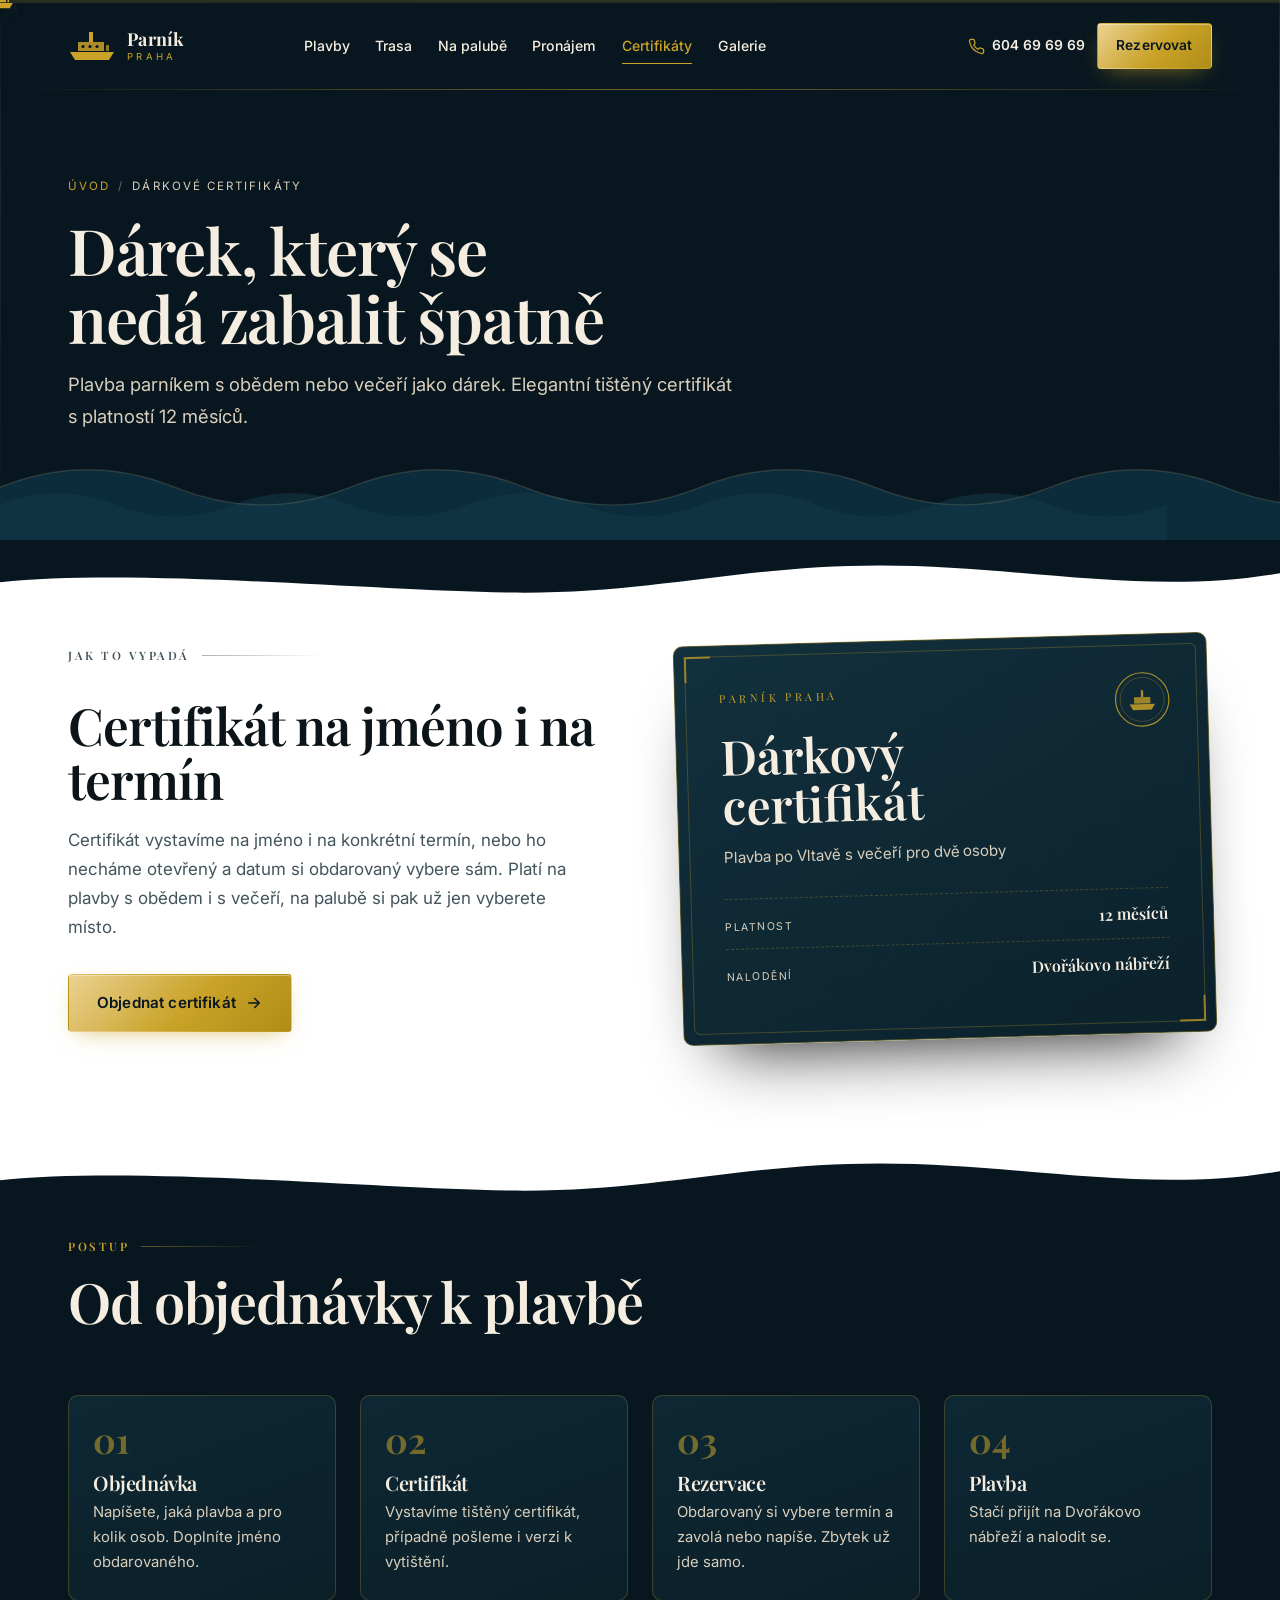
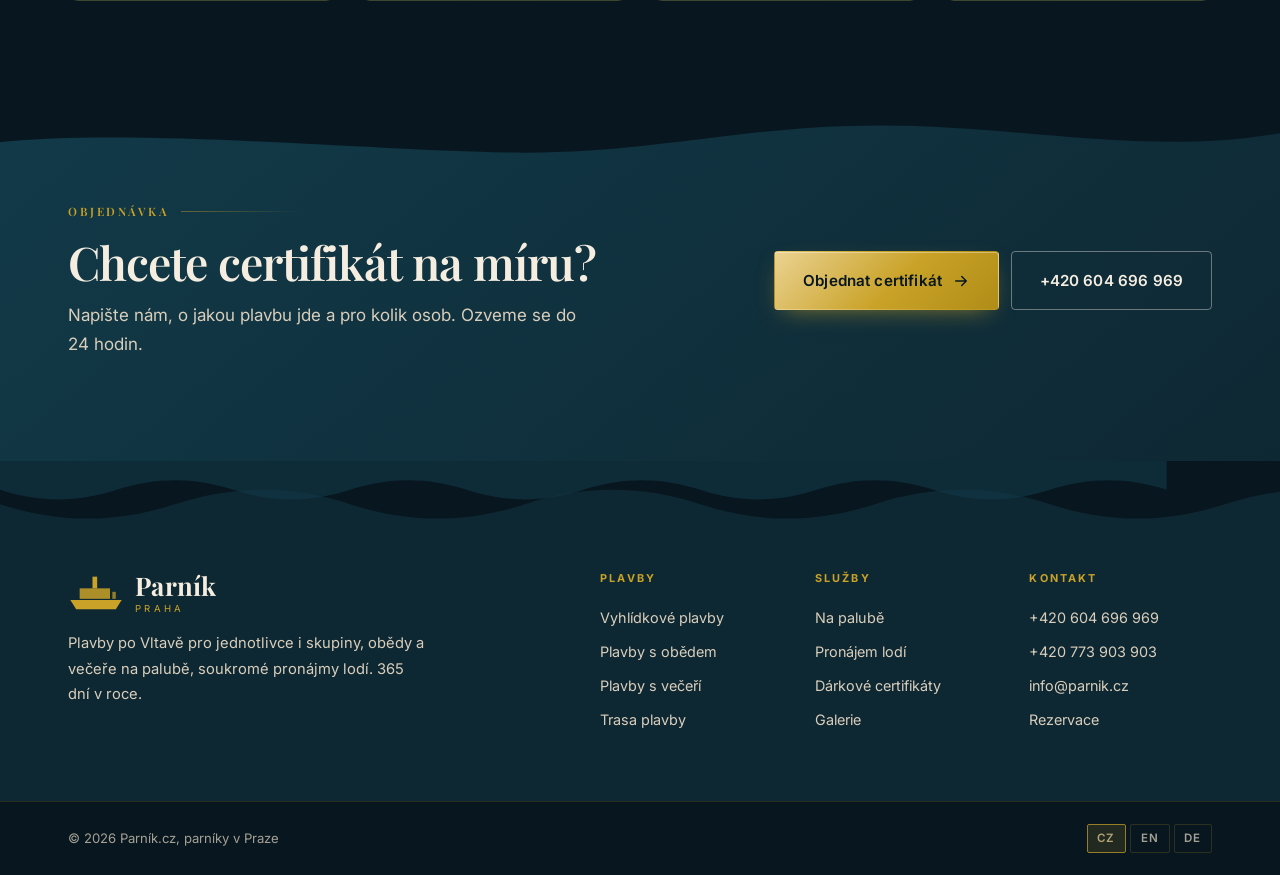
==== commit e1ede7b4: "Prekreslene panorama, cistsi paluba, pryc karusel a scroll cue Panorama trasy - generuje se skriptem" ====
--- a/certifikaty.html
+++ b/certifikaty.html
@@ -101,8 +101,9 @@
     </p>
   </div>
   <div class="waves" aria-hidden="true">
-    <svg class="waves__a" viewBox="0 0 2880 120" preserveAspectRatio="none"><path d="M0 62c120-38 240-38 360 0s240 38 360 0 240-38 360 0 240 38 360 0 240-38 360 0 240 38 360 0 240-38 360 0 240 38 360 0V120H0Z"/></svg>
-    <svg class="waves__b" viewBox="0 0 2880 120" preserveAspectRatio="none"><path d="M0 80c80-26 160-26 240 0s160 26 240 0 160-26 240 0 160 26 240 0 160-26 240 0 160 26 240 0 160-26 240 0 160 26 240 0 160-26 240 0 160 26 240 0 160-26 240 0 160 26 240 0V120H0Z"/></svg>
+    <svg class="waves__a" viewBox="0 0 2880 120" preserveAspectRatio="none"><path d="M0 66c120-24 240-24 360 0s240 24 360 0 240-24 360 0 240 24 360 0 240-24 360 0 240 24 360 0 240-24 360 0 240 24 360 0V120H0Z"/></svg>
+    <svg class="waves__b" viewBox="0 0 2880 120" preserveAspectRatio="none"><path d="M0 84c80-16 160-16 240 0s160 16 240 0 160-16 240 0 160 16 240 0 160-16 240 0 160 16 240 0 160-16 240 0 160 16 240 0 160-16 240 0 160 16 240 0V120H0Z"/></svg>
+    <svg class="waves__glint" viewBox="0 0 2880 120" preserveAspectRatio="none"><path d="M0 66c120-24 240-24 360 0s240 24 360 0 240-24 360 0 240 24 360 0 240-24 360 0 240 24 360 0 240-24 360 0 240 24 360 0" fill="none"/></svg>
   </div>
 </section>
 
@@ -195,8 +196,9 @@
 
 <footer class="footer">
   <div class="waves waves--footer" aria-hidden="true">
-    <svg class="waves__a" viewBox="0 0 2880 120" preserveAspectRatio="none"><path d="M0 62c120-38 240-38 360 0s240 38 360 0 240-38 360 0 240 38 360 0 240-38 360 0 240 38 360 0 240-38 360 0 240 38 360 0V120H0Z"/></svg>
-    <svg class="waves__b" viewBox="0 0 2880 120" preserveAspectRatio="none"><path d="M0 80c80-26 160-26 240 0s160 26 240 0 160-26 240 0 160 26 240 0 160-26 240 0 160 26 240 0 160-26 240 0 160 26 240 0 160-26 240 0 160 26 240 0 160-26 240 0 160 26 240 0V120H0Z"/></svg>
+    <svg class="waves__a" viewBox="0 0 2880 120" preserveAspectRatio="none"><path d="M0 66c120-24 240-24 360 0s240 24 360 0 240-24 360 0 240 24 360 0 240-24 360 0 240 24 360 0 240-24 360 0 240 24 360 0V120H0Z"/></svg>
+    <svg class="waves__b" viewBox="0 0 2880 120" preserveAspectRatio="none"><path d="M0 84c80-16 160-16 240 0s160 16 240 0 160-16 240 0 160 16 240 0 160-16 240 0 160 16 240 0 160-16 240 0 160 16 240 0 160-16 240 0 160 16 240 0V120H0Z"/></svg>
+    <svg class="waves__glint" viewBox="0 0 2880 120" preserveAspectRatio="none"><path d="M0 66c120-24 240-24 360 0s240 24 360 0 240-24 360 0 240 24 360 0 240-24 360 0 240 24 360 0 240-24 360 0 240 24 360 0" fill="none"/></svg>
   </div>
   <div class="wrap footer__inner">
     <div class="footer__brand">
--- a/assets/css/style.css
+++ b/assets/css/style.css
@@ -268,24 +268,28 @@
 
 .waves{
   position:absolute; left:0; right:0; bottom:0;
-  height:clamp(110px,16vh,180px);
+  height:clamp(92px,13vh,150px);
   pointer-events:none; overflow:hidden; z-index:1;
 }
 .waves svg{position:absolute; left:0; bottom:0; width:200%; height:100%; min-width:1400px}
-.waves__a{fill:var(--deep); opacity:.92; animation:drift 30s linear infinite}
-.waves__b{fill:var(--vltava); opacity:.5; animation:drift 19s linear infinite reverse}
+.waves__a{fill:#0d2c3b; animation:drift 34s linear infinite}
+.waves__b{fill:var(--deep); opacity:.55; animation:drift 21s linear infinite reverse}
+.waves__glint{stroke:var(--brass-lt); stroke-width:1.4; opacity:.15;
+  animation:drift 34s linear infinite}
+.waves__glint path{vector-effect:non-scaling-stroke}
 @keyframes drift{from{transform:translate3d(0,0,0)} to{transform:translate3d(-50%,0,0)}}
 
 .waves--footer{
   top:0; bottom:auto; height:clamp(56px,8vw,96px);
   transform:scaleY(-1);
 }
-.waves--footer .waves__a{fill:var(--night); opacity:1}
+.waves--footer .waves__a{fill:var(--night)}
 .waves--footer .waves__b{fill:var(--deep); opacity:.6}
+.waves--footer .waves__glint{display:none}
 
 .hero{
   position:relative; min-height:100svh; display:flex; align-items:flex-end;
-  padding:9rem 0 clamp(12rem,25vh,18rem);
+  padding:9rem 0 clamp(11rem,22vh,16rem);
   overflow:hidden; isolation:isolate; background:var(--night);
 }
 .hero__photo{position:absolute; inset:0; z-index:-3}
@@ -336,7 +340,7 @@
 
 .hero__deck{
   position:absolute; left:-2%; right:-2%; bottom:0; z-index:3;
-  height:clamp(96px,15vh,164px); pointer-events:none;
+  height:clamp(84px,12.5vh,140px); pointer-events:none;
 }
 .hero__deck svg{width:100%; height:100%}
 .sway{transform-origin:50% 100%; animation:sway 9s ease-in-out infinite}
@@ -345,35 +349,7 @@
   50%{transform:rotate(.3deg) translateY(-4px)}
 }
 
-.waves--hero{opacity:.9}
-
-.scrollcue{
-  position:absolute; left:50%; bottom:1.3rem; transform:translateX(-50%);
-  z-index:4; display:flex; flex-direction:column; align-items:center; gap:.5rem;
-  font-size:.68rem; text-transform:uppercase; letter-spacing:.24em;
-  color:var(--brass); cursor:pointer; transition:color var(--t);
-  text-shadow:0 2px 10px rgba(8,23,31,.9);
-}
-.scrollcue:hover{color:var(--brass-lt)}
-.scrollcue svg{animation:bob 2.4s ease-in-out infinite}
-@keyframes bob{0%,100%{transform:translateY(0)} 50%{transform:translateY(6px)}}
-
-.ticker{
-  position:relative; z-index:var(--z-content);
-  background:linear-gradient(180deg,var(--brass-lt),var(--brass) 45%,#A98A16);
-  color:var(--night); overflow:hidden;
-  border-block:1px solid rgba(8,23,31,.25);
-  box-shadow:0 1px 0 rgba(255,255,255,.4) inset;
-}
-.ticker__track{
-  display:flex; align-items:center; gap:1.6rem; white-space:nowrap;
-  padding:.7rem 0; width:max-content;
-  animation:ticker 42s linear infinite;
-  font-family:var(--ff-display); font-weight:600;
-  font-size:.78rem; text-transform:uppercase; letter-spacing:.2em;
-}
-.ticker__track i{font-style:normal; font-size:.42rem; opacity:.55}
-@keyframes ticker{from{transform:translateX(0)} to{transform:translateX(-50%)}}
+.waves--hero{opacity:.85}
 
 .section{position:relative; padding-block:var(--sec-y); overflow:hidden}
 .section--tight{padding-top:0}
@@ -518,7 +494,7 @@
 .route__head h2{font-size:clamp(2rem,1.2rem + 3vw,4rem); max-width:14ch}
 
 .route__stage{position:relative; flex:1; overflow:hidden}
-.route__pan{position:absolute; inset:0 auto 0 0; width:max(4800px,420vw); height:100%; will-change:transform}
+.route__pan{position:absolute; inset:0 auto 0 0; width:max(5400px,470vw); height:100%; will-change:transform}
 .pano{width:100%; height:100%}
 
 .route__boat{
@@ -632,7 +608,11 @@
 }
 .phero h1{font-size:clamp(2.25rem,1.6rem + 3vw,4.6rem); max-width:16ch; margin-bottom:1.1rem}
 .phero__lead{max-width:56ch; color:var(--cream-2); font-size:clamp(1rem,.95rem + .3vw,1.15rem); margin:0}
-.phero .waves{opacity:.85; height:clamp(80px,11vh,130px)}
+.phero .waves{
+  position:absolute; left:0; right:0; bottom:0;
+  height:clamp(92px,13vh,150px);
+  pointer-events:none; overflow:hidden; z-index:1;
+}
 
 .crumbs{
   display:flex; flex-wrap:wrap; align-items:center; gap:.5rem;
@@ -963,14 +943,14 @@
     transition-duration:.01ms !important;
   }
   .js .reveal{opacity:1 !important; transform:none !important}
-  .sway,.compass,.smoke,.route__boat,.scrollcue svg,.ticker__track,.waves__a,.waves__b{animation:none !important}
+  .sway,.compass,.smoke,.route__boat,.waves__a,.waves__b,.waves__glint{animation:none !important}
   .route{height:auto !important}
   .route__sticky{display:none !important}
   .route__mobile{display:block !important}
 }
 
 @media print{
-  .rail,.chapters,.bridge,.menu,.route,.waves,.scrollcue,.ticker{display:none !important}
+  .rail,.chapters,.bridge,.menu,.route,.waves{display:none !important}
   body{background:#fff; color:#000}
   .section{padding-block:1.5rem}
 }
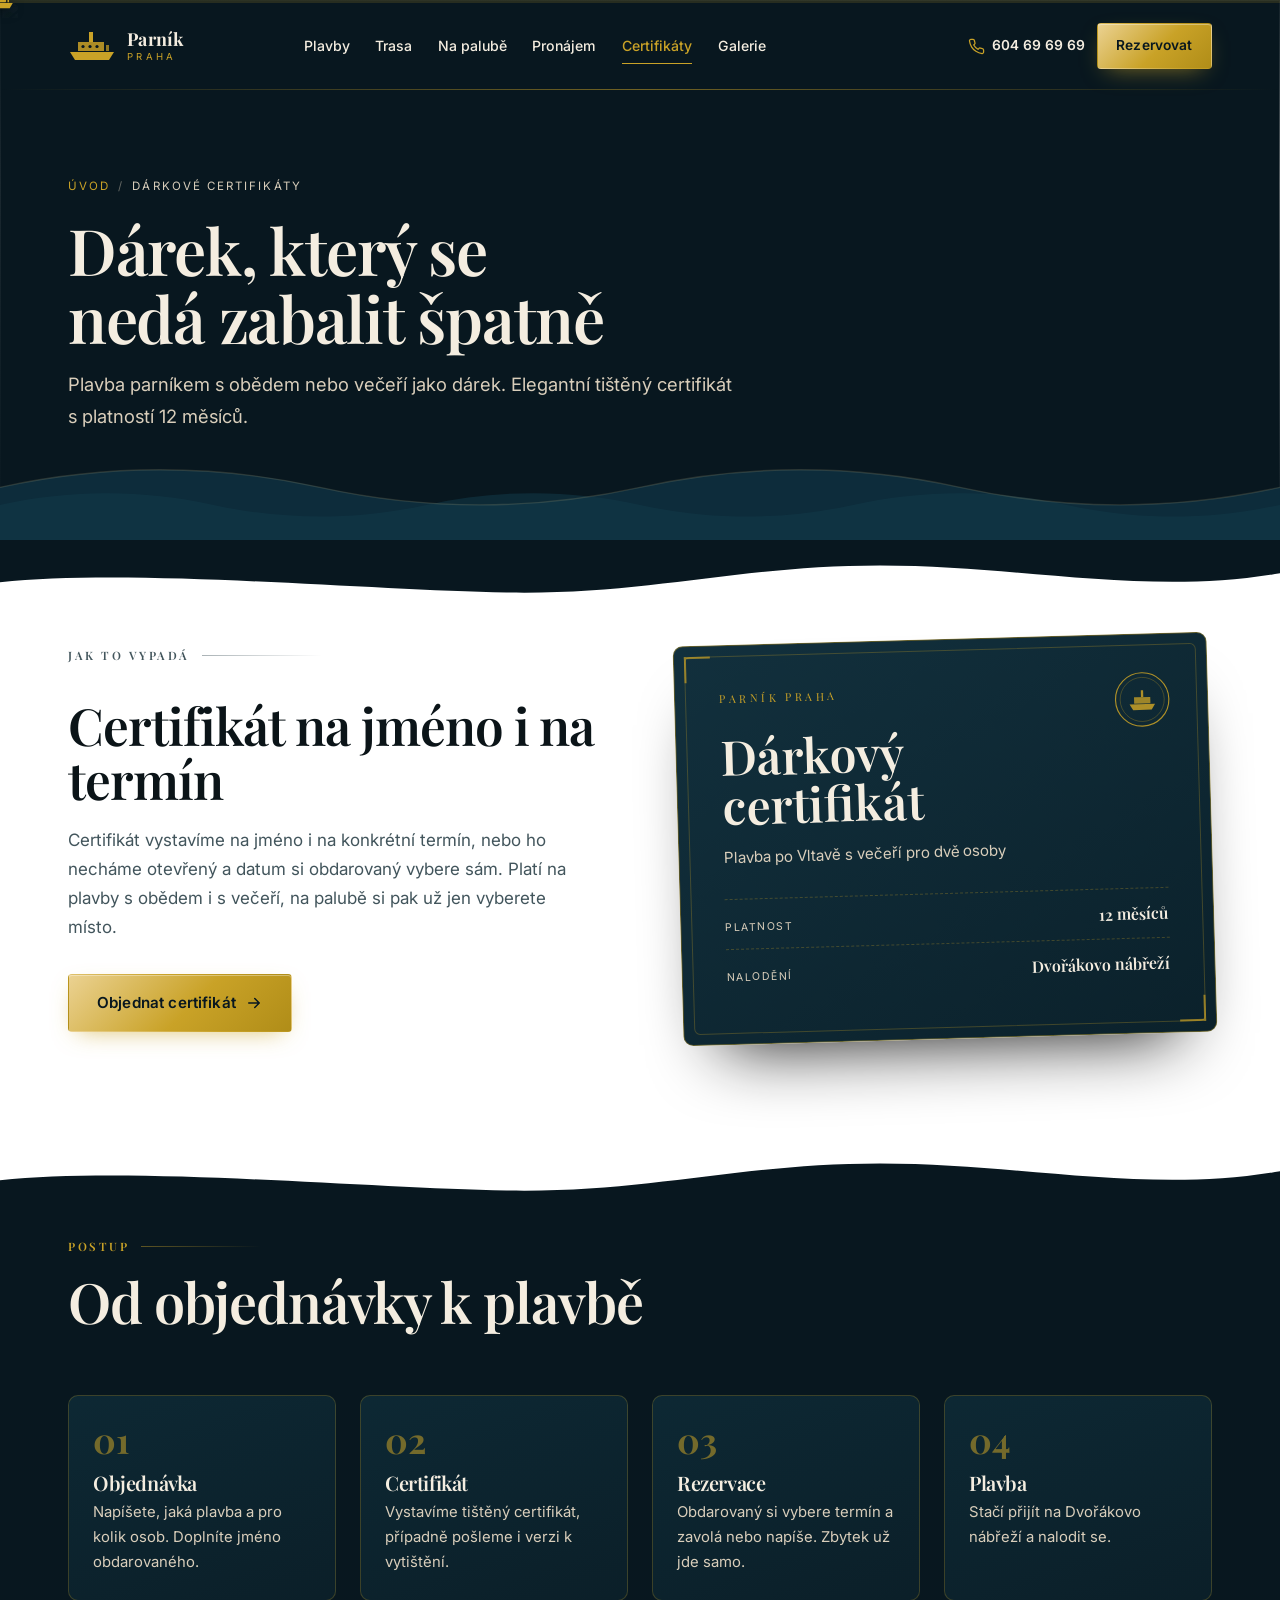
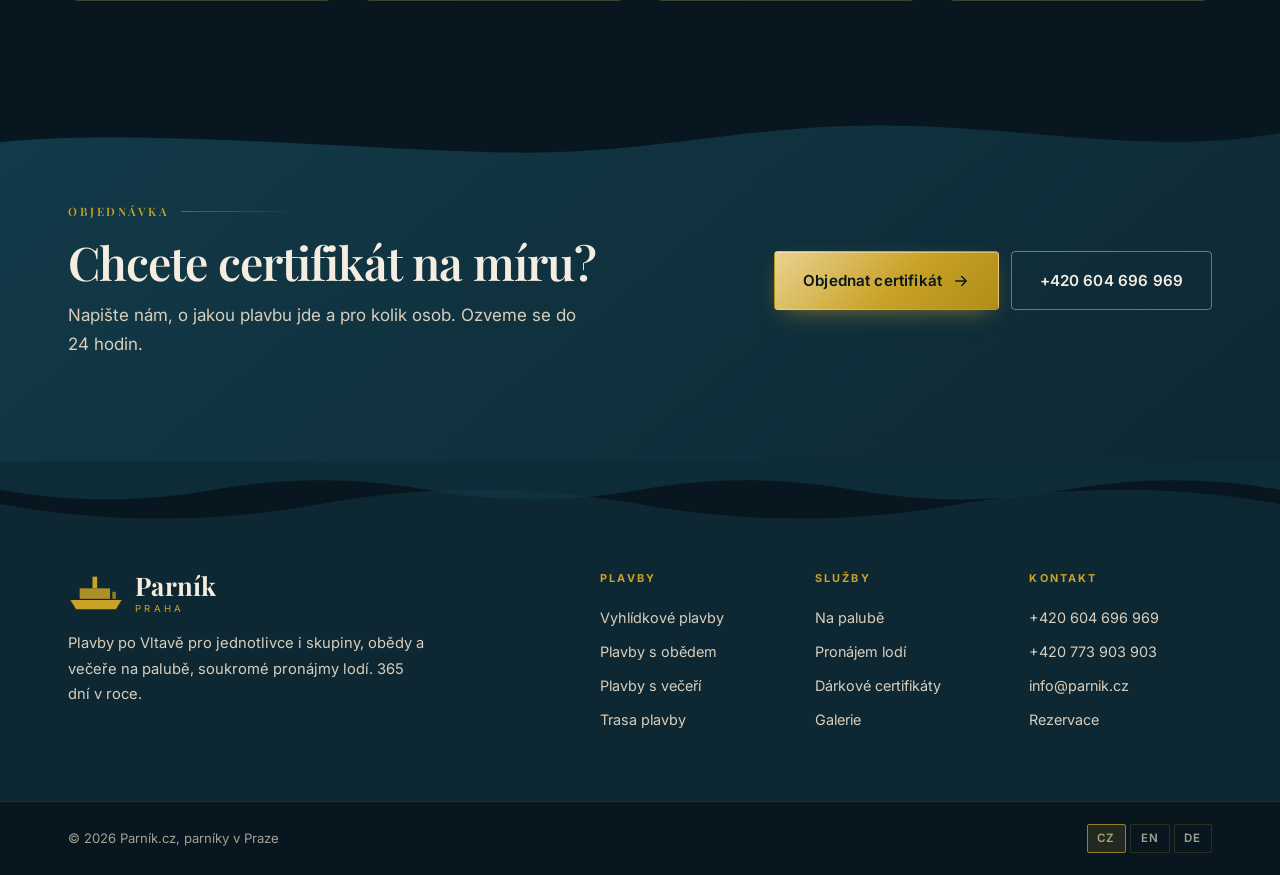
==== commit bcfa44c4: "Oprava vln: sirka svg a chybejici segment spodni vlny Dve chyby, obe zpusobovaly ten obdelnik vpravo" ====
--- a/certifikaty.html
+++ b/certifikaty.html
@@ -102,7 +102,7 @@
   </div>
   <div class="waves" aria-hidden="true">
     <svg class="waves__a" viewBox="0 0 2880 120" preserveAspectRatio="none"><path d="M0 66c120-24 240-24 360 0s240 24 360 0 240-24 360 0 240 24 360 0 240-24 360 0 240 24 360 0 240-24 360 0 240 24 360 0V120H0Z"/></svg>
-    <svg class="waves__b" viewBox="0 0 2880 120" preserveAspectRatio="none"><path d="M0 84c80-16 160-16 240 0s160 16 240 0 160-16 240 0 160 16 240 0 160-16 240 0 160 16 240 0 160-16 240 0 160 16 240 0 160-16 240 0 160 16 240 0V120H0Z"/></svg>
+    <svg class="waves__b" viewBox="0 0 2880 120" preserveAspectRatio="none"><path d="M0 84c80-16 160-16 240 0s160 16 240 0 160-16 240 0 160 16 240 0 160-16 240 0 160 16 240 0 160-16 240 0 160 16 240 0 160-16 240 0 160 16 240 0 160-16 240 0 160 16 240 0V120H0Z"/></svg>
     <svg class="waves__glint" viewBox="0 0 2880 120" preserveAspectRatio="none"><path d="M0 66c120-24 240-24 360 0s240 24 360 0 240-24 360 0 240 24 360 0 240-24 360 0 240 24 360 0 240-24 360 0 240 24 360 0" fill="none"/></svg>
   </div>
 </section>
@@ -197,7 +197,7 @@
 <footer class="footer">
   <div class="waves waves--footer" aria-hidden="true">
     <svg class="waves__a" viewBox="0 0 2880 120" preserveAspectRatio="none"><path d="M0 66c120-24 240-24 360 0s240 24 360 0 240-24 360 0 240 24 360 0 240-24 360 0 240 24 360 0 240-24 360 0 240 24 360 0V120H0Z"/></svg>
-    <svg class="waves__b" viewBox="0 0 2880 120" preserveAspectRatio="none"><path d="M0 84c80-16 160-16 240 0s160 16 240 0 160-16 240 0 160 16 240 0 160-16 240 0 160 16 240 0 160-16 240 0 160 16 240 0 160-16 240 0 160 16 240 0V120H0Z"/></svg>
+    <svg class="waves__b" viewBox="0 0 2880 120" preserveAspectRatio="none"><path d="M0 84c80-16 160-16 240 0s160 16 240 0 160-16 240 0 160 16 240 0 160-16 240 0 160 16 240 0 160-16 240 0 160 16 240 0 160-16 240 0 160 16 240 0 160-16 240 0 160 16 240 0V120H0Z"/></svg>
     <svg class="waves__glint" viewBox="0 0 2880 120" preserveAspectRatio="none"><path d="M0 66c120-24 240-24 360 0s240 24 360 0 240-24 360 0 240 24 360 0 240-24 360 0 240 24 360 0 240-24 360 0 240 24 360 0" fill="none"/></svg>
   </div>
   <div class="wrap footer__inner">
--- a/assets/css/style.css
+++ b/assets/css/style.css
@@ -271,7 +271,11 @@
   height:clamp(92px,13vh,150px);
   pointer-events:none; overflow:hidden; z-index:1;
 }
-.waves svg{position:absolute; left:0; bottom:0; width:200%; height:100%; min-width:1400px}
+/* max-width:none rusi globalni reset img,svg{max-width:100%}, ktery by srazil
+   sirku zpet na 100 % a drift o -50 % by odkryl prazdno vpravo.
+   min-width drzi vlnu na malych displejich klidnou; posun je vzdy presne
+   polovina sirky svg, takze tiling plati pri libovolne vysledne sirce. */
+.waves svg{position:absolute; left:0; bottom:0; width:200%; max-width:none; min-width:1400px; height:100%}
 .waves__a{fill:#0d2c3b; animation:drift 34s linear infinite}
 .waves__b{fill:var(--deep); opacity:.55; animation:drift 21s linear infinite reverse}
 .waves__glint{stroke:var(--brass-lt); stroke-width:1.4; opacity:.15;
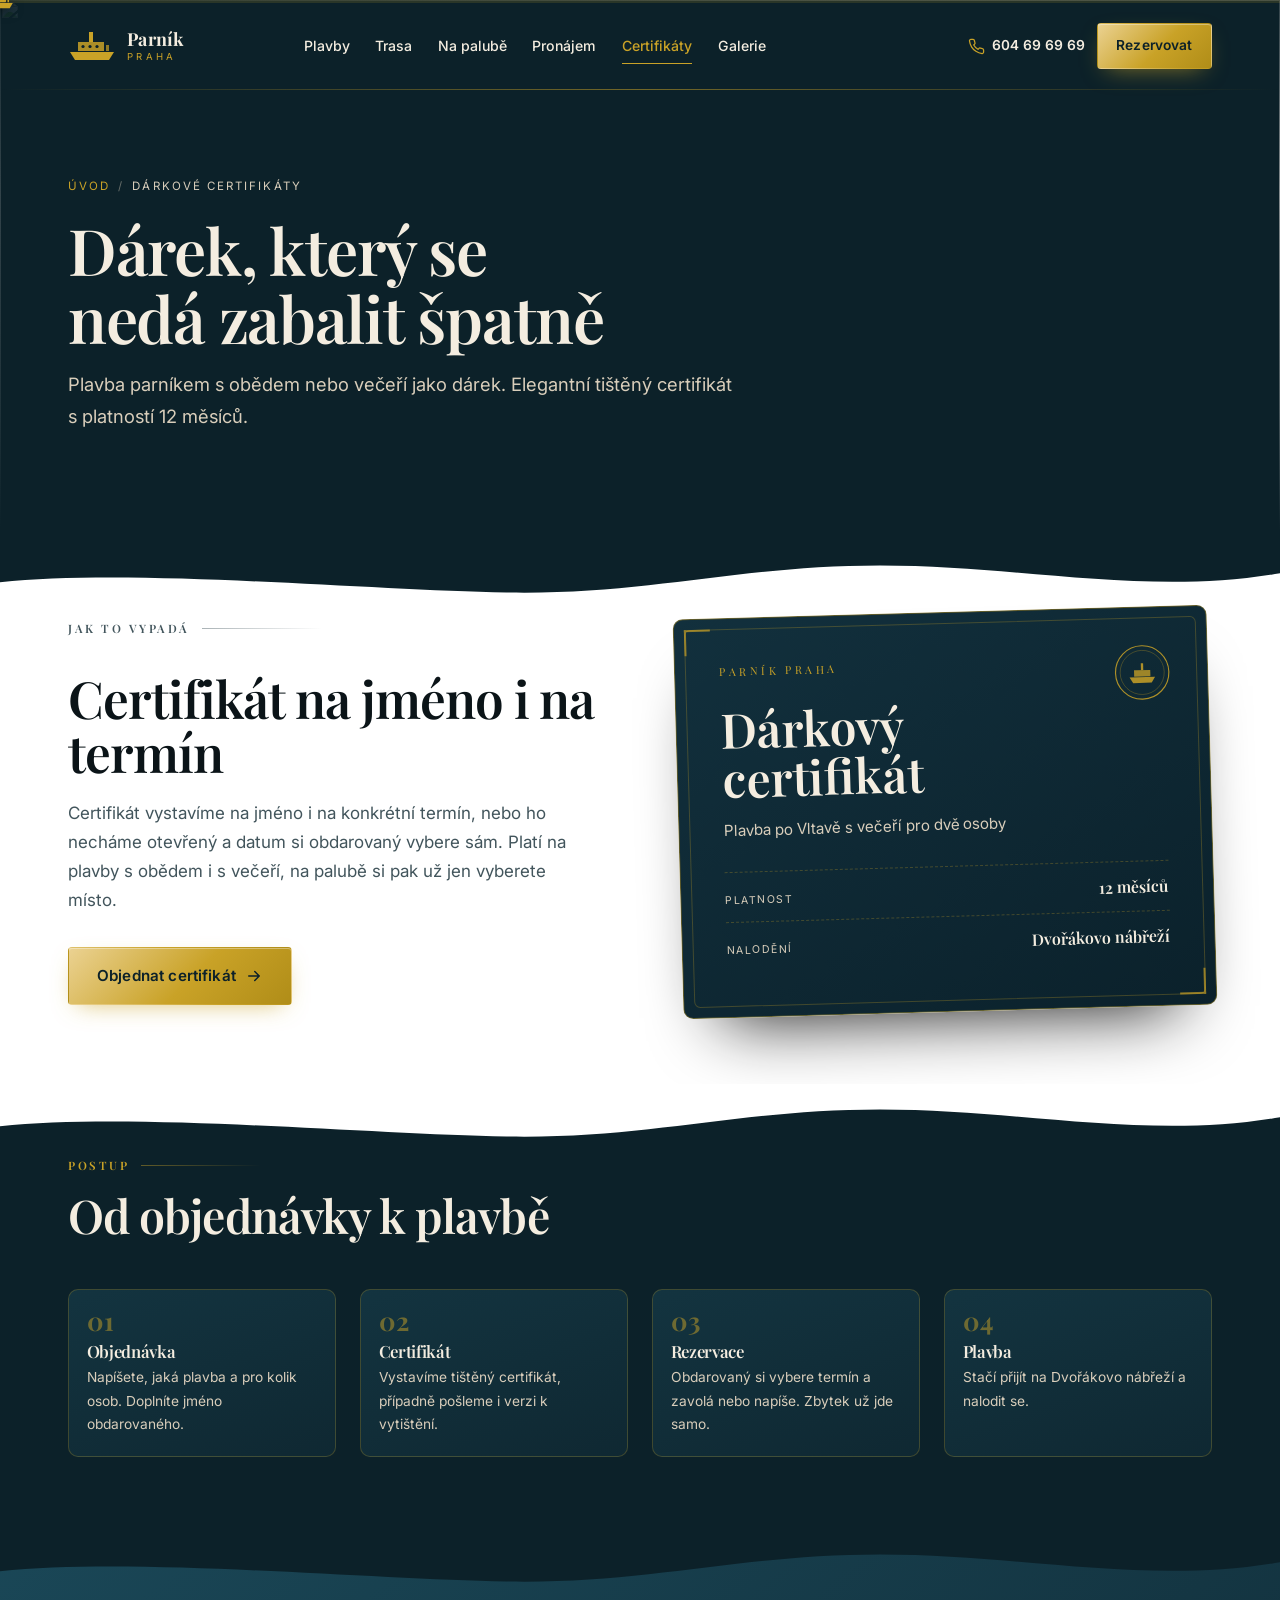
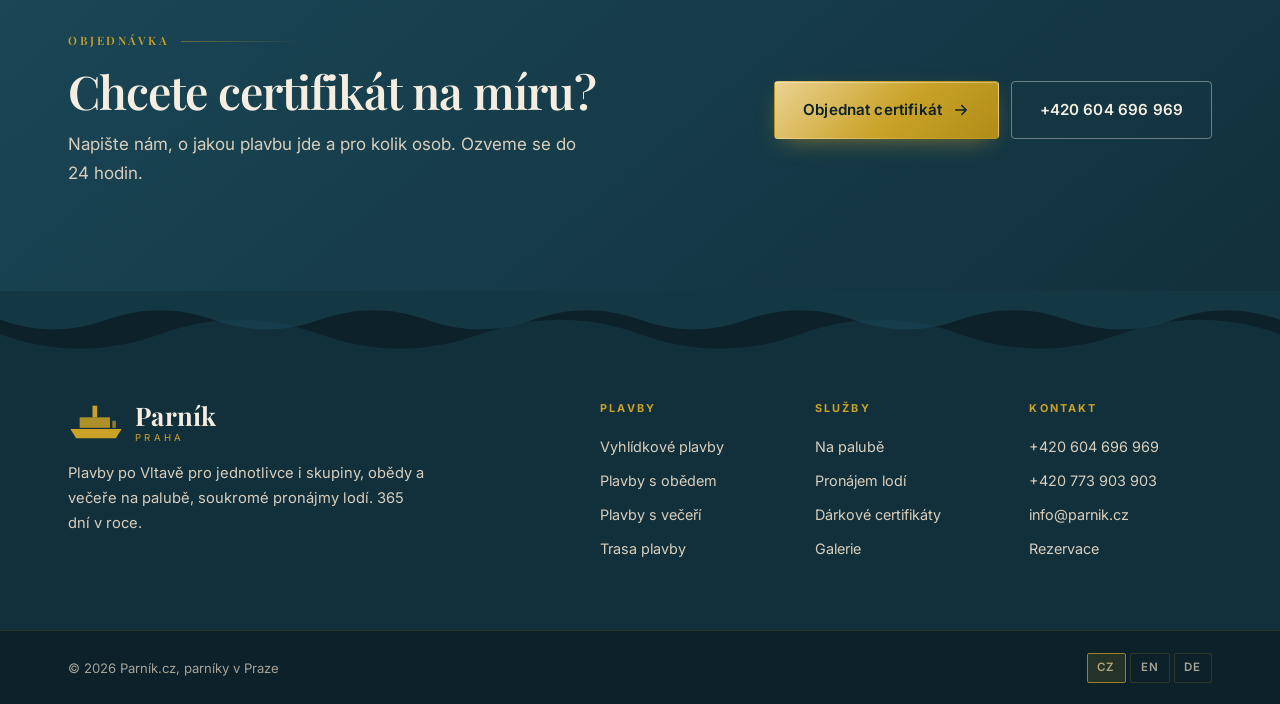
==== commit 228597cd: "Svetlejsi paleta, klidnejsi panorama, staticke vlny, mensi karty Hero - pryc tmava parallaxova silue" ====
--- a/certifikaty.html
+++ b/certifikaty.html
@@ -5,12 +5,12 @@
 <meta name="viewport" content="width=device-width, initial-scale=1">
 <title>Dárkové certifikáty | Parník Praha</title>
 <meta name="description" content="Darujte plavbu po Vltavě s obědem nebo večeří. Elegantní tištěný dárkový certifikát s platností 12 měsíců.">
-<meta name="theme-color" content="#08171F">
+<meta name="theme-color" content="#0C2129">
 <link rel="preconnect" href="https://fonts.googleapis.com">
 <link rel="preconnect" href="https://fonts.gstatic.com" crossorigin>
 <link rel="preconnect" href="https://images.unsplash.com">
 <link href="https://fonts.googleapis.com/css2?family=Playfair+Display:ital,wght@0,400;0,500;0,600;0,700;1,400&family=Inter:wght@300;400;500;600;700&display=swap" rel="stylesheet">
-<link rel="icon" href="data:image/svg+xml,%3Csvg xmlns='http://www.w3.org/2000/svg' viewBox='0 0 32 32'%3E%3Crect width='32' height='32' rx='6' fill='%2308171F'/%3E%3Cpath d='M5 21h22l-3 5H8z' fill='%23C9A227'/%3E%3Crect x='9' y='14' width='14' height='6' fill='%23C9A227'/%3E%3Crect x='14' y='6' width='3' height='8' fill='%23C9A227'/%3E%3C/svg%3E">
+<link rel="icon" href="data:image/svg+xml,%3Csvg xmlns='http://www.w3.org/2000/svg' viewBox='0 0 32 32'%3E%3Crect width='32' height='32' rx='6' fill='%230C2129'/%3E%3Cpath d='M5 21h22l-3 5H8z' fill='%23C9A227'/%3E%3Crect x='9' y='14' width='14' height='6' fill='%23C9A227'/%3E%3Crect x='14' y='6' width='3' height='8' fill='%23C9A227'/%3E%3C/svg%3E">
 <link rel="stylesheet" href="assets/css/style.css">
 <script>document.documentElement.classList.add('js')</script>
 </head>
@@ -36,9 +36,9 @@
         <path d="M10 12h26v9H10z" fill="currentColor" opacity=".85"/>
         <rect x="21" y="2" width="4" height="10" fill="currentColor"/>
         <rect x="38" y="15" width="3" height="6" fill="currentColor" opacity=".7"/>
-        <circle cx="15" cy="16.5" r="1.6" fill="#08171F"/>
-        <circle cx="22" cy="16.5" r="1.6" fill="#08171F"/>
-        <circle cx="29" cy="16.5" r="1.6" fill="#08171F"/>
+        <circle cx="15" cy="16.5" r="1.6" fill="#0C2129"/>
+        <circle cx="22" cy="16.5" r="1.6" fill="#0C2129"/>
+        <circle cx="29" cy="16.5" r="1.6" fill="#0C2129"/>
       </svg>
       <span class="brand__text"><strong>Parník</strong><em>Praha</em></span>
     </a>
@@ -99,11 +99,6 @@
       Plavba parníkem s obědem nebo večeří jako dárek. Elegantní tištěný
       certifikát s platností 12 měsíců.
     </p>
-  </div>
-  <div class="waves" aria-hidden="true">
-    <svg class="waves__a" viewBox="0 0 2880 120" preserveAspectRatio="none"><path d="M0 66c120-24 240-24 360 0s240 24 360 0 240-24 360 0 240 24 360 0 240-24 360 0 240 24 360 0 240-24 360 0 240 24 360 0V120H0Z"/></svg>
-    <svg class="waves__b" viewBox="0 0 2880 120" preserveAspectRatio="none"><path d="M0 84c80-16 160-16 240 0s160 16 240 0 160-16 240 0 160 16 240 0 160-16 240 0 160 16 240 0 160-16 240 0 160 16 240 0 160-16 240 0 160 16 240 0 160-16 240 0 160 16 240 0V120H0Z"/></svg>
-    <svg class="waves__glint" viewBox="0 0 2880 120" preserveAspectRatio="none"><path d="M0 66c120-24 240-24 360 0s240 24 360 0 240-24 360 0 240 24 360 0 240-24 360 0 240 24 360 0 240-24 360 0 240 24 360 0" fill="none"/></svg>
   </div>
 </section>
 
@@ -198,7 +193,6 @@
   <div class="waves waves--footer" aria-hidden="true">
     <svg class="waves__a" viewBox="0 0 2880 120" preserveAspectRatio="none"><path d="M0 66c120-24 240-24 360 0s240 24 360 0 240-24 360 0 240 24 360 0 240-24 360 0 240 24 360 0 240-24 360 0 240 24 360 0V120H0Z"/></svg>
     <svg class="waves__b" viewBox="0 0 2880 120" preserveAspectRatio="none"><path d="M0 84c80-16 160-16 240 0s160 16 240 0 160-16 240 0 160 16 240 0 160-16 240 0 160 16 240 0 160-16 240 0 160 16 240 0 160-16 240 0 160 16 240 0 160-16 240 0 160 16 240 0V120H0Z"/></svg>
-    <svg class="waves__glint" viewBox="0 0 2880 120" preserveAspectRatio="none"><path d="M0 66c120-24 240-24 360 0s240 24 360 0 240-24 360 0 240 24 360 0 240-24 360 0 240 24 360 0 240-24 360 0 240 24 360 0" fill="none"/></svg>
   </div>
   <div class="wrap footer__inner">
     <div class="footer__brand">
--- a/assets/css/style.css
+++ b/assets/css/style.css
@@ -1,8 +1,8 @@
 :root{
-  --night:#08171F;
-  --hull:#0E2833;
-  --deep:#123A49;
-  --vltava:#1C5A67;
+  --night:#0C2129;
+  --hull:#12303C;
+  --deep:#1A4757;
+  --vltava:#256B7E;
   --brass:#C9A227;
   --brass-lt:#EBD292;
   --brass-dk:#7E6412;
@@ -18,7 +18,7 @@
 
   --maxw:1240px;
   --gutter:clamp(1.25rem, 4vw, 3rem);
-  --sec-y:clamp(5rem, 11vh, 9rem);
+  --sec-y:clamp(3.75rem, 8vh, 6.5rem);
 
   --r-sm:4px;
   --r:10px;
@@ -182,7 +182,7 @@
   opacity:0; transition:opacity var(--t);
 }
 .bridge.is-stuck{
-  background:rgba(8,23,31,.86);
+  background:rgba(12,33,41,.86);
   -webkit-backdrop-filter:saturate(160%) blur(14px);
   backdrop-filter:saturate(160%) blur(14px);
   box-shadow:0 12px 34px -22px rgba(0,0,0,.9);
@@ -246,7 +246,7 @@
 
 .menu{
   position:fixed; inset:0; z-index:var(--z-menu);
-  background:rgba(8,23,31,.97);
+  background:rgba(12,33,41,.97);
   -webkit-backdrop-filter:blur(8px); backdrop-filter:blur(8px);
   display:grid; place-items:center; padding:5rem var(--gutter) 2rem;
   opacity:0; transition:opacity var(--t);
@@ -272,24 +272,17 @@
   pointer-events:none; overflow:hidden; z-index:1;
 }
 /* max-width:none rusi globalni reset img,svg{max-width:100%}, ktery by srazil
-   sirku zpet na 100 % a drift o -50 % by odkryl prazdno vpravo.
-   min-width drzi vlnu na malych displejich klidnou; posun je vzdy presne
-   polovina sirky svg, takze tiling plati pri libovolne vysledne sirce. */
-.waves svg{position:absolute; left:0; bottom:0; width:200%; max-width:none; min-width:1400px; height:100%}
-.waves__a{fill:#0d2c3b; animation:drift 34s linear infinite}
-.waves__b{fill:var(--deep); opacity:.55; animation:drift 21s linear infinite reverse}
-.waves__glint{stroke:var(--brass-lt); stroke-width:1.4; opacity:.15;
-  animation:drift 34s linear infinite}
-.waves__glint path{vector-effect:non-scaling-stroke}
-@keyframes drift{from{transform:translate3d(0,0,0)} to{transform:translate3d(-50%,0,0)}}
+   sirku zpet na 100 %. Vlny jsou staticke, zadny posun. */
+.waves svg{position:absolute; left:0; bottom:0; width:100%; max-width:none; height:100%}
+.waves__a{fill:var(--deep); opacity:.85}
+.waves__b{fill:var(--vltava); opacity:.4}
 
 .waves--footer{
   top:0; bottom:auto; height:clamp(56px,8vw,96px);
   transform:scaleY(-1);
 }
-.waves--footer .waves__a{fill:var(--night)}
+.waves--footer .waves__a{fill:var(--night); opacity:1}
 .waves--footer .waves__b{fill:var(--deep); opacity:.6}
-.waves--footer .waves__glint{display:none}
 
 .hero{
   position:relative; min-height:100svh; display:flex; align-items:flex-end;
@@ -301,12 +294,9 @@
 .hero__wash{
   position:absolute; inset:0; z-index:-2;
   background:
-    linear-gradient(180deg, rgba(8,23,31,.92) 0%, rgba(8,23,31,.42) 26%, rgba(8,23,31,.7) 60%, var(--night) 94%),
-    linear-gradient(90deg, rgba(8,23,31,.85) 0%, rgba(8,23,31,.25) 55%, rgba(18,58,73,.35) 100%);
-}
-.hero__layer{position:absolute; left:0; right:0; bottom:22%; z-index:-1; will-change:transform}
-.hero__layer--far{color:#0a2732; opacity:.85; height:min(30vh,280px)}
-.hero__layer svg{width:100%; height:100%}
+    linear-gradient(180deg, rgba(12,33,41,.72) 0%, rgba(12,33,41,.2) 30%, rgba(12,33,41,.56) 62%, var(--night) 95%),
+    linear-gradient(90deg, rgba(12,33,41,.72) 0%, rgba(12,33,41,.1) 58%, rgba(26,71,87,.26) 100%);
+}
 
 .hero__inner{
   position:relative; z-index:var(--z-content);
@@ -316,7 +306,7 @@
 .hero__title{
   font-size:clamp(2.75rem,7.2vw,6.5rem);
   max-width:16ch; margin-bottom:1.5rem;
-  text-shadow:0 4px 40px rgba(8,23,31,.6);
+  text-shadow:0 4px 40px rgba(12,33,41,.6);
 }
 .hero__title span{display:block}
 .hero__title em{font-style:italic; font-weight:400; color:var(--brass-lt)}
@@ -375,9 +365,9 @@
 .cut--night::before{background:var(--night)}
 .cut--hull::before{background:var(--hull)}
 
-.shead{max-width:56ch; margin-bottom:clamp(2.5rem,5vw,4rem)}
-.shead h2{font-size:clamp(2rem,1.4rem + 2.6vw,3.6rem); margin-bottom:1rem}
-.shead__lead{color:var(--ink-2); font-size:1.08rem; margin:0}
+.shead{max-width:56ch; margin-bottom:clamp(2rem,4vw,3rem)}
+.shead h2{font-size:clamp(1.75rem,1.25rem + 2.1vw,2.9rem); margin-bottom:.85rem}
+.shead__lead{color:var(--ink-2); font-size:1rem; margin:0}
 .shead--light .shead__lead{color:var(--cream-2)}
 
 .note{
@@ -394,12 +384,12 @@
 
 .tickets{
   display:grid; gap:clamp(1rem,2vw,1.5rem);
-  grid-template-columns:repeat(auto-fit,minmax(min(100%,300px),1fr));
+  grid-template-columns:repeat(auto-fit,minmax(min(100%,248px),1fr));
 }
 .ticket{
   position:relative; display:flex; flex-direction:column;
   background:#FBF7EF; border:1px solid rgba(11,20,24,.1);
-  border-radius:var(--r); padding:1.6rem 1.6rem 1.4rem;
+  border-radius:var(--r); padding:1.2rem 1.25rem 1.1rem;
   transition:transform var(--t), box-shadow var(--t), border-color var(--t);
   overflow:hidden;
 }
@@ -410,7 +400,7 @@
 }
 .ticket:hover{
   transform:translateY(-4px);
-  box-shadow:0 26px 50px -30px rgba(8,23,31,.55);
+  box-shadow:0 26px 50px -30px rgba(12,33,41,.55);
   border-color:rgba(201,162,39,.55);
 }
 .ticket:hover::before{opacity:1}
@@ -421,18 +411,18 @@
   font-size:.6rem; font-weight:700; letter-spacing:.14em; text-transform:uppercase;
   padding:.3rem 3rem;
 }
-.ticket__top{display:flex; align-items:center; gap:.75rem; margin-bottom:1rem}
+.ticket__top{display:flex; align-items:center; gap:.6rem; margin-bottom:.8rem}
 .ticket__kind{
   font-family:var(--ff-display); font-weight:600; text-transform:uppercase;
   letter-spacing:.18em; font-size:.66rem; color:var(--brass-dk);
   border:1px solid rgba(126,100,18,.45); padding:.22rem .6rem; border-radius:2px;
 }
 .ticket__dur{font-size:.78rem; color:var(--ink-2); font-variant-numeric:tabular-nums}
-.ticket h3{font-size:1.55rem; margin-bottom:.6rem}
-.ticket p{color:var(--ink-2); font-size:.95rem; margin-bottom:1.25rem}
+.ticket h3{font-size:1.22rem; margin-bottom:.45rem}
+.ticket p{color:var(--ink-2); font-size:.88rem; margin-bottom:1rem}
 
 .ticket__perf{
-  position:relative; height:1px; margin:auto -1.6rem 1.1rem;
+  position:relative; height:1px; margin:auto -1.25rem .9rem;
   background:repeating-linear-gradient(90deg,rgba(11,20,24,.22) 0 6px,transparent 6px 12px);
 }
 .ticket__perf::before,.ticket__perf::after{
@@ -443,7 +433,7 @@
 .ticket__perf::before{left:-8px}
 .ticket__perf::after{right:-8px}
 
-.ticket__times{display:flex; align-items:center; gap:.7rem; flex-wrap:wrap; margin-bottom:1.25rem}
+.ticket__times{display:flex; align-items:center; gap:.55rem; flex-wrap:wrap; margin-bottom:1rem}
 .ticket__times .lbl{font-size:.62rem; text-transform:uppercase; letter-spacing:.18em; color:var(--ink-2)}
 .ticket__times ul{display:flex; flex-wrap:wrap; gap:.35rem}
 .ticket__times li{
@@ -502,10 +492,10 @@
 .pano{width:100%; height:100%}
 
 .route__boat{
-  position:absolute; left:24%; bottom:8%; z-index:3;
-  width:clamp(140px,15vw,210px);
-  filter:drop-shadow(0 14px 26px rgba(0,0,0,.55));
-  animation:bobBoat 5.5s ease-in-out infinite;
+  position:absolute; right:7%; bottom:13%; z-index:3;
+  width:clamp(150px,17vw,250px);
+  filter:drop-shadow(0 16px 30px rgba(0,0,0,.5));
+  animation:bobBoat 6s ease-in-out infinite;
 }
 .route__boat svg{width:100%; height:auto}
 @keyframes bobBoat{0%,100%{transform:translateY(0) rotate(-.5deg)} 50%{transform:translateY(-7px) rotate(.5deg)}}
@@ -515,9 +505,9 @@
   100%{transform:translate(-40px,-46px) scale(2.4); opacity:0}
 }
 .route__wake{
-  position:absolute; right:88%; bottom:6%; width:min(46vw,520px); height:12px;
-  background:linear-gradient(90deg,transparent,rgba(235,210,146,.28));
-  filter:blur(4px); border-radius:50%;
+  position:absolute; right:96%; bottom:14%; width:min(38vw,440px); height:10px;
+  background:linear-gradient(90deg,transparent,rgba(240,217,160,.22));
+  filter:blur(5px); border-radius:50%;
 }
 
 .route__stops{
@@ -526,7 +516,7 @@
   max-width:var(--maxw); margin-inline:auto; padding-inline:var(--gutter);
 }
 .route__stops li{
-  position:absolute; left:var(--gutter); right:var(--gutter);
+  position:absolute; left:var(--gutter); right:var(--gutter); max-width:min(30rem,52%);
   opacity:0; transform:translateY(14px);
   transition:opacity 420ms var(--ease), transform 420ms var(--ease);
 }
@@ -534,7 +524,7 @@
 .route__stops b{
   display:block; font-family:var(--ff-display); font-weight:600;
   font-size:clamp(1.6rem,1rem + 2vw,2.6rem); color:var(--cream);
-  text-shadow:0 3px 24px rgba(8,23,31,.85);
+  text-shadow:0 3px 24px rgba(12,33,41,.85);
 }
 .route__stops span{
   display:inline-block; margin-top:.35rem; font-size:.8rem;
@@ -556,7 +546,7 @@
 
 .nextcards{
   display:grid; gap:clamp(1rem,2vw,1.5rem);
-  grid-template-columns:repeat(auto-fit,minmax(min(100%,250px),1fr));
+  grid-template-columns:repeat(auto-fit,minmax(min(100%,208px),1fr));
 }
 .nextcard{
   display:flex; flex-direction:column; overflow:hidden; cursor:pointer;
@@ -566,14 +556,14 @@
 }
 .nextcard:hover{
   transform:translateY(-4px); border-color:rgba(201,162,39,.6);
-  box-shadow:0 26px 50px -30px rgba(8,23,31,.45);
+  box-shadow:0 26px 50px -30px rgba(12,33,41,.45);
 }
 .nextcard__img{display:block; overflow:hidden; aspect-ratio:3/2; background:var(--cream)}
 .nextcard__img img{width:100%; height:100%; object-fit:cover; transition:transform 700ms var(--ease)}
 .nextcard:hover .nextcard__img img{transform:scale(1.06)}
-.nextcard__body{display:flex; flex-direction:column; gap:.45rem; padding:1.35rem; flex:1}
-.nextcard__title{font-family:var(--ff-display); font-size:1.35rem; font-weight:600; color:var(--ink)}
-.nextcard__text{font-size:.92rem; color:var(--ink-2)}
+.nextcard__body{display:flex; flex-direction:column; gap:.35rem; padding:1rem 1.05rem 1.1rem; flex:1}
+.nextcard__title{font-family:var(--ff-display); font-size:1.12rem; font-weight:600; color:var(--ink)}
+.nextcard__text{font-size:.85rem; color:var(--ink-2)}
 .nextcard__go{
   margin-top:auto; padding-top:.85rem;
   display:inline-flex; align-items:center; gap:.45rem;
@@ -603,8 +593,8 @@
 .phero__wash{
   position:absolute; inset:0; z-index:-2;
   background:
-    linear-gradient(180deg, rgba(8,23,31,.92) 0%, rgba(8,23,31,.5) 34%, rgba(8,23,31,.8) 74%, var(--night) 98%),
-    linear-gradient(90deg, rgba(8,23,31,.8), rgba(8,23,31,.18) 65%);
+    linear-gradient(180deg, rgba(12,33,41,.76) 0%, rgba(12,33,41,.28) 36%, rgba(12,33,41,.64) 76%, var(--night) 98%),
+    linear-gradient(90deg, rgba(12,33,41,.7), rgba(12,33,41,.08) 68%);
 }
 .phero__inner{
   position:relative; z-index:var(--z-content);
@@ -612,11 +602,6 @@
 }
 .phero h1{font-size:clamp(2.25rem,1.6rem + 3vw,4.6rem); max-width:16ch; margin-bottom:1.1rem}
 .phero__lead{max-width:56ch; color:var(--cream-2); font-size:clamp(1rem,.95rem + .3vw,1.15rem); margin:0}
-.phero .waves{
-  position:absolute; left:0; right:0; bottom:0;
-  height:clamp(92px,13vh,150px);
-  pointer-events:none; overflow:hidden; z-index:1;
-}
 
 .crumbs{
   display:flex; flex-wrap:wrap; align-items:center; gap:.5rem;
@@ -639,26 +624,26 @@
 .deckcard{
   position:relative; margin:0; overflow:hidden;
   border-radius:var(--r); border:1px solid rgba(201,162,39,.2);
-  background:rgba(8,23,31,.4);
+  background:rgba(12,33,41,.4);
   transition:border-color var(--t), transform var(--t);
 }
 .deckcard:hover{border-color:rgba(201,162,39,.55); transform:translateY(-3px)}
 .deckcard > img{width:100%; height:100%; min-height:220px; object-fit:cover; transition:transform 700ms var(--ease)}
 .deckcard:hover > img{transform:scale(1.04)}
 .deckcard figcaption{
-  position:absolute; inset:auto 0 0 0; padding:1.4rem;
-  background:linear-gradient(180deg,transparent,rgba(8,23,31,.9) 55%);
-}
-.deckcard figcaption h3{font-size:1.4rem; margin-bottom:.3rem}
-.deckcard figcaption p{margin:0; font-size:.9rem; color:var(--cream-2)}
+  position:absolute; inset:auto 0 0 0; padding:1rem 1.1rem;
+  background:linear-gradient(180deg,transparent,rgba(12,33,41,.9) 55%);
+}
+.deckcard figcaption h3{font-size:1.15rem; margin-bottom:.25rem}
+.deckcard figcaption p{margin:0; font-size:.85rem; color:var(--cream-2)}
 
 .porthole{
-  position:relative; aspect-ratio:1; margin:1.6rem auto .5rem; width:min(72%,230px);
+  position:relative; aspect-ratio:1; margin:1.2rem auto .4rem; width:min(62%,176px);
   border-radius:50%; overflow:hidden; border:6px solid transparent;
   background:
     linear-gradient(var(--hull),var(--hull)) padding-box,
     linear-gradient(145deg,var(--brass-lt),var(--brass-dk) 42%,var(--brass-lt) 72%,#8a6f18) border-box;
-  box-shadow:0 18px 40px -22px rgba(0,0,0,.9), 0 0 0 1px rgba(8,23,31,.6);
+  box-shadow:0 18px 40px -22px rgba(0,0,0,.9), 0 0 0 1px rgba(12,33,41,.6);
 }
 .porthole::after{
   content:''; position:absolute; inset:0; border-radius:50%; pointer-events:none;
@@ -666,7 +651,7 @@
 }
 .porthole img{width:100%; height:100%; object-fit:cover; transition:transform 700ms var(--ease)}
 .deckcard:hover .porthole img{transform:scale(1.07)}
-.deckcard:has(.porthole) figcaption{position:static; background:none; padding:0 1.4rem 1.5rem; text-align:center}
+.deckcard:has(.porthole) figcaption{position:static; background:none; padding:0 1.1rem 1.2rem; text-align:center}
 
 .section--light .deckcard,.section--day .deckcard{background:var(--cream); border-color:rgba(11,20,24,.12)}
 .section--light .deckcard:has(.porthole) figcaption h3,
@@ -678,18 +663,18 @@
 .steps{display:grid; gap:clamp(1rem,2vw,1.5rem); grid-template-columns:repeat(auto-fit,minmax(min(100%,240px),1fr)); counter-reset:step}
 .steps--spaced{margin-top:clamp(3rem,7vw,5rem)}
 .step{
-  position:relative; padding:1.6rem 1.5rem 1.5rem;
+  position:relative; padding:1.15rem 1.1rem 1.2rem;
   border:1px solid rgba(201,162,39,.25); border-radius:var(--r);
-  background:linear-gradient(160deg,rgba(18,58,73,.5),rgba(14,40,51,.5));
+  background:linear-gradient(160deg,rgba(26,71,87,.5),rgba(18,48,60,.5));
   counter-increment:step;
 }
 .step::before{
   content:counter(step,decimal-leading-zero);
-  display:block; font-family:var(--ff-display); font-size:2.2rem; font-weight:700;
-  line-height:1; color:var(--brass); opacity:.55; margin-bottom:.9rem;
-}
-.step h3{font-size:1.25rem; margin-bottom:.45rem}
-.step p{margin:0; font-size:.93rem; color:var(--cream-2)}
+  display:block; font-family:var(--ff-display); font-size:1.6rem; font-weight:700;
+  line-height:1; color:var(--brass); opacity:.5; margin-bottom:.6rem;
+}
+.step h3{font-size:1.05rem; margin-bottom:.35rem}
+.step p{margin:0; font-size:.86rem; color:var(--cream-2)}
 
 .deckcard--quote{
   display:flex; flex-direction:column; justify-content:space-between; gap:1.5rem;
@@ -833,7 +818,7 @@
 @media (min-width:960px){ .booking__grid{grid-template-columns:1.35fr 1fr; align-items:start} }
 
 .form{
-  background:linear-gradient(160deg,rgba(18,58,73,.55),rgba(14,40,51,.55));
+  background:linear-gradient(160deg,rgba(26,71,87,.55),rgba(18,48,60,.55));
   border:1px solid rgba(201,162,39,.22); border-radius:var(--r);
   padding:clamp(1.5rem,3.5vw,2.5rem);
 }
@@ -847,7 +832,7 @@
 }
 .field input,.field select,.field textarea{
   width:100%; padding:.85rem 1rem; min-height:48px;
-  background:rgba(8,23,31,.55); color:var(--cream);
+  background:rgba(12,33,41,.55); color:var(--cream);
   border:1px solid rgba(201,162,39,.28); border-radius:var(--r-sm);
   transition:border-color var(--t), background-color var(--t), box-shadow var(--t);
 }
@@ -947,7 +932,7 @@
     transition-duration:.01ms !important;
   }
   .js .reveal{opacity:1 !important; transform:none !important}
-  .sway,.compass,.smoke,.route__boat,.waves__a,.waves__b,.waves__glint{animation:none !important}
+  .sway,.compass,.smoke,.route__boat{animation:none !important}
   .route{height:auto !important}
   .route__sticky{display:none !important}
   .route__mobile{display:block !important}
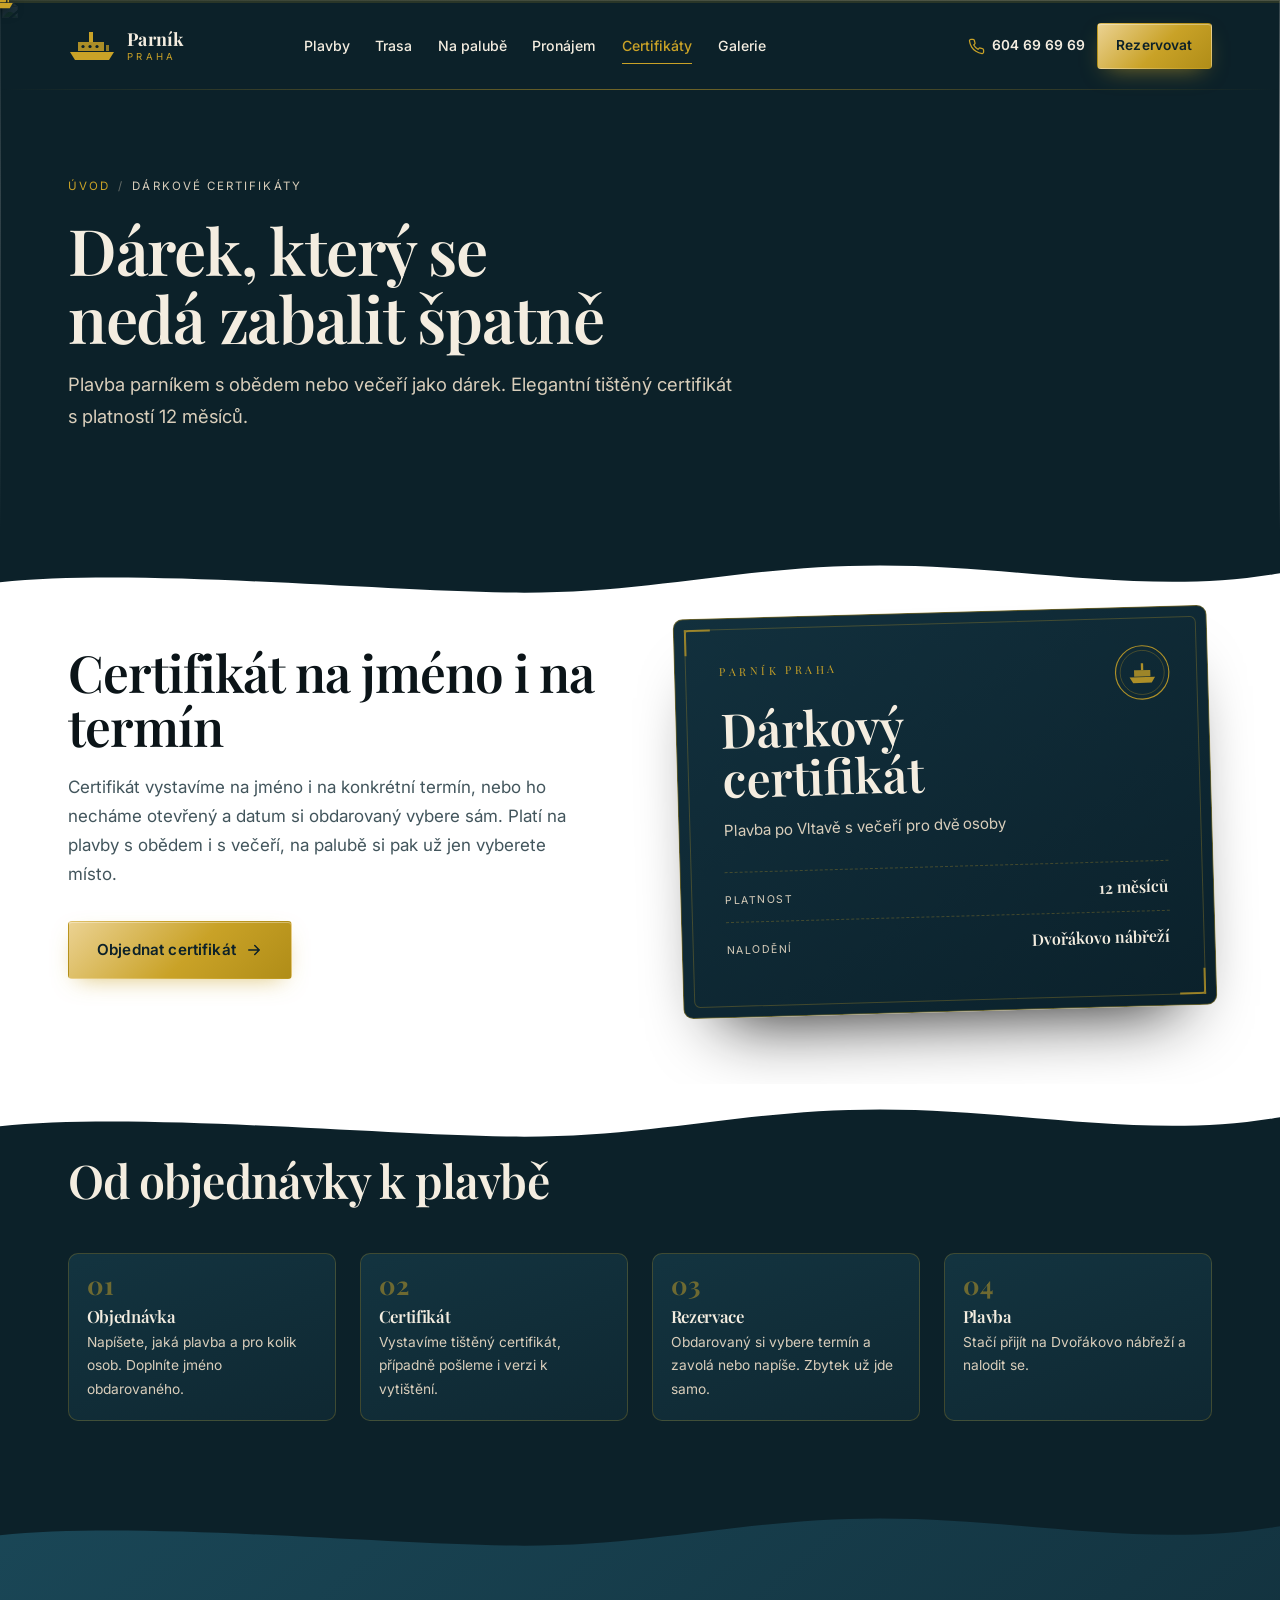
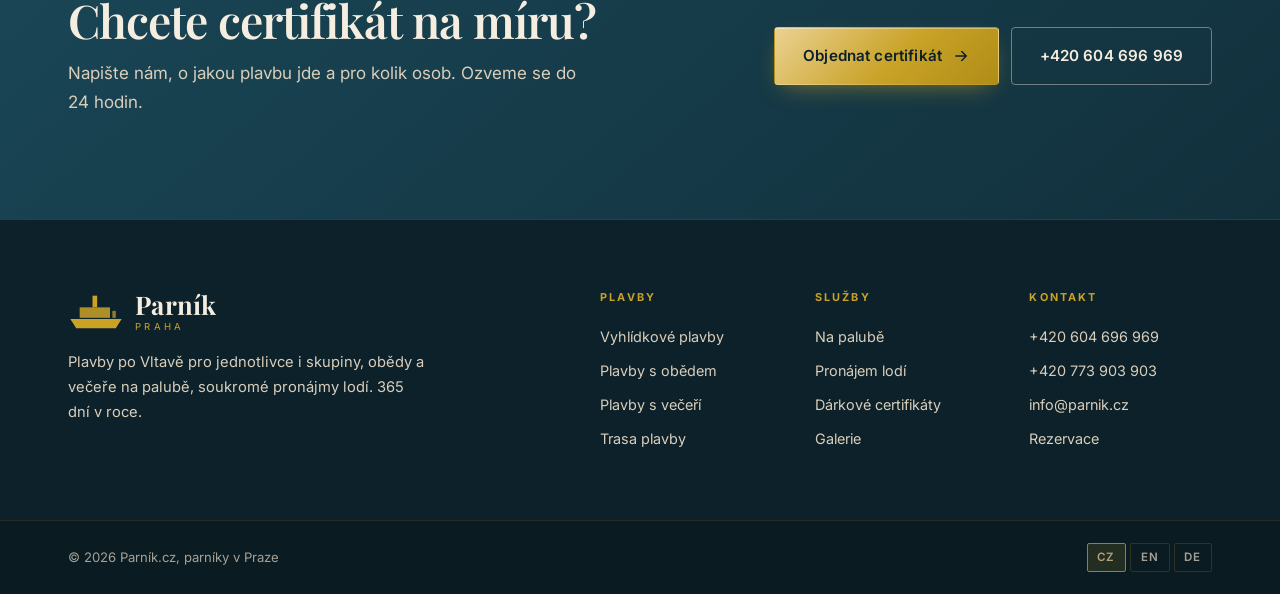
==== commit 0a2dd574: "Sekce Trasa prekopana: parallax vrstvy a plynule dojizdeni Panorama uz neni jeden obraz, ale pet vrs" ====
--- a/certifikaty.html
+++ b/certifikaty.html
@@ -66,7 +66,6 @@
 
 <div class="menu" id="menu" hidden>
   <div class="menu__panel">
-    <p class="eyebrow">Deck plan</p>
     <nav aria-label="Mobilní navigace">
       <a href="index.html#plavby">Nabídka plaveb</a>
       <a href="index.html#trasa">Trasa plavby</a>
@@ -105,7 +104,6 @@
 <section class="section section--light cut--night">
   <div class="wrap gift">
     <div class="gift__copy">
-      <p class="eyebrow reveal">Jak to vypadá</p>
       <h2 class="reveal">Certifikát na jméno i na termín</h2>
       <p class="reveal">
         Certifikát vystavíme na jméno i na konkrétní termín, nebo ho necháme
@@ -143,7 +141,6 @@
 <section class="section section--night cut--white">
   <div class="wrap">
     <header class="shead shead--light">
-      <p class="eyebrow eyebrow--light reveal">Postup</p>
       <h2 class="reveal">Od objednávky k plavbě</h2>
     </header>
 
@@ -171,7 +168,6 @@
 <section class="ctaband cut--night">
   <div class="wrap ctaband__inner">
     <div>
-      <p class="eyebrow eyebrow--light reveal">Objednávka</p>
       <h2 class="reveal">Chcete certifikát na míru?</h2>
       <p class="ctaband__lead reveal">
         Napište nám, o jakou plavbu jde a pro kolik osob. Ozveme se do 24 hodin.
@@ -190,10 +186,6 @@
 </main>
 
 <footer class="footer">
-  <div class="waves waves--footer" aria-hidden="true">
-    <svg class="waves__a" viewBox="0 0 2880 120" preserveAspectRatio="none"><path d="M0 66c120-24 240-24 360 0s240 24 360 0 240-24 360 0 240 24 360 0 240-24 360 0 240 24 360 0 240-24 360 0 240 24 360 0V120H0Z"/></svg>
-    <svg class="waves__b" viewBox="0 0 2880 120" preserveAspectRatio="none"><path d="M0 84c80-16 160-16 240 0s160 16 240 0 160-16 240 0 160 16 240 0 160-16 240 0 160 16 240 0 160-16 240 0 160 16 240 0 160-16 240 0 160 16 240 0 160-16 240 0 160 16 240 0V120H0Z"/></svg>
-  </div>
   <div class="wrap footer__inner">
     <div class="footer__brand">
       <a class="brand brand--lg" href="index.html">
--- a/assets/css/style.css
+++ b/assets/css/style.css
@@ -70,18 +70,6 @@
 .wrap{width:100%; max-width:var(--maxw); margin-inline:auto; padding-inline:var(--gutter)}
 section[id],[id]{scroll-margin-top:88px}
 
-.eyebrow{
-  font-family:var(--ff-display); font-weight:600;
-  text-transform:uppercase; letter-spacing:.22em;
-  font-size:.72rem; color:var(--brass-dk);
-  margin:0 0 1rem; display:flex; align-items:center; gap:.75rem;
-}
-.eyebrow--light{color:var(--brass)}
-.eyebrow::after{
-  content:''; flex:1; height:1px;
-  background:linear-gradient(90deg, currentColor, transparent);
-  opacity:.45; max-width:120px;
-}
 
 .btn{
   display:inline-flex; align-items:center; justify-content:center; gap:.6rem;
@@ -254,7 +242,6 @@
 .menu[hidden]{display:none}
 .menu.is-open{opacity:1}
 .menu__panel{width:100%; max-width:480px}
-.menu__panel .eyebrow{color:var(--brass)}
 .menu nav{display:flex; flex-direction:column; margin-bottom:2.5rem}
 .menu nav a{
   display:block; padding:.85rem 0; border-bottom:1px solid rgba(201,162,39,.16);
@@ -277,12 +264,6 @@
 .waves__a{fill:var(--deep); opacity:.85}
 .waves__b{fill:var(--vltava); opacity:.4}
 
-.waves--footer{
-  top:0; bottom:auto; height:clamp(56px,8vw,96px);
-  transform:scaleY(-1);
-}
-.waves--footer .waves__a{fill:var(--night); opacity:1}
-.waves--footer .waves__b{fill:var(--deep); opacity:.6}
 
 .hero{
   position:relative; min-height:100svh; display:flex; align-items:flex-end;
@@ -302,7 +283,6 @@
   position:relative; z-index:var(--z-content);
   width:100%; max-width:var(--maxw); margin-inline:auto; padding-inline:var(--gutter);
 }
-.hero .eyebrow{color:var(--brass)}
 .hero__title{
   font-size:clamp(2.75rem,7.2vw,6.5rem);
   max-width:16ch; margin-bottom:1.5rem;
@@ -462,17 +442,17 @@
   top:calc(var(--sec-y) * .9); bottom:var(--sec-y); width:2px;
   background:linear-gradient(180deg,var(--brass),rgba(201,162,39,.15));
 }
-.route__mobile li{position:relative; padding:0 0 1.9rem 3rem}
+.route__mobile li{position:relative; padding:0 0 1.7rem 3rem}
 .route__mobile li::before{
   content:''; position:absolute; left:5px; top:.45rem;
   width:14px; height:14px; border-radius:50%;
   background:var(--night); border:2px solid var(--brass);
 }
-.route__mobile b{display:block; font-family:var(--ff-display); font-size:1.3rem; font-weight:600}
-.route__mobile span{color:var(--cream-2); font-size:.92rem}
+.route__mobile b{display:block; font-family:var(--ff-display); font-size:1.2rem; font-weight:600}
+.route__mobile span{color:var(--cream-2); font-size:.88rem}
 
 @media (min-width:900px){
-  .route{height:460vh}
+  .route{height:520vh}
   .route__mobile{display:none}
   .route__sticky{
     position:sticky; top:0; height:100svh; display:flex; flex-direction:column;
@@ -485,63 +465,101 @@
   max-width:var(--maxw); margin-inline:auto; padding-inline:var(--gutter);
   pointer-events:none;
 }
-.route__head h2{font-size:clamp(2rem,1.2rem + 3vw,4rem); max-width:14ch}
+.route__head h2{font-size:clamp(1.75rem,1.1rem + 2.6vw,3.4rem); max-width:14ch}
 
 .route__stage{position:relative; flex:1; overflow:hidden}
-.route__pan{position:absolute; inset:0 auto 0 0; width:max(5400px,470vw); height:100%; will-change:transform}
-.pano{width:100%; height:100%}
+
+/* Panorama je pet vrstev. Kazda se posouva jinou rychlosti (data-depth),
+   odtud hloubka. Teren a dominanty musi zustat v jedne vrstve, jinak by
+   hrad odplul ze sveho kopce. */
+.pano{position:absolute; top:0; bottom:0; left:0; width:max-content; will-change:transform}
+/* Sirku diktuje vlastni pomer stran SVG. max-width:none rusi globalni reset
+   img,svg{max-width:100%}, ktery by vrstvu srazil na sirku jeviste. */
+.pano svg{display:block; height:100%; width:auto; max-width:none}
 
 .route__boat{
-  position:absolute; right:7%; bottom:13%; z-index:3;
-  width:clamp(150px,17vw,250px);
-  filter:drop-shadow(0 16px 30px rgba(0,0,0,.5));
-  animation:bobBoat 6s ease-in-out infinite;
-}
-.route__boat svg{width:100%; height:auto}
-@keyframes bobBoat{0%,100%{transform:translateY(0) rotate(-.5deg)} 50%{transform:translateY(-7px) rotate(.5deg)}}
-.smoke{animation:smoke 3.4s ease-out infinite}
+  position:absolute; left:0; right:0; margin-inline:auto; bottom:8%;
+  width:clamp(170px,19vw,268px); z-index:3;
+  filter:drop-shadow(0 18px 26px rgba(0,0,0,.45));
+  animation:bobBoat 6.5s ease-in-out infinite;
+}
+.route__boat svg{width:100%; height:auto; overflow:visible}
+@keyframes bobBoat{
+  0%,100%{transform:translateY(0) rotate(calc(-.55deg + var(--tilt,0deg)))}
+  50%{transform:translateY(-6px) rotate(calc(.55deg + var(--tilt,0deg)))}
+}
+.boat__smoke{opacity:var(--smoke,.3); transition:opacity 500ms linear}
+.boat__smoke ellipse{animation:smoke 3.6s linear infinite}
+.boat__smoke ellipse:nth-child(2){animation-delay:1.2s}
+.boat__smoke ellipse:nth-child(3){animation-delay:2.4s}
 @keyframes smoke{
-  0%{transform:translate(0,0) scale(.5); opacity:.4}
-  100%{transform:translate(-40px,-46px) scale(2.4); opacity:0}
-}
+  0%{transform:translate(0,0) scale(.35); opacity:.55}
+  100%{transform:translate(-48px,-40px) scale(2.6); opacity:0}
+}
+.boat__bow{opacity:var(--wake,.25); transition:opacity 400ms linear}
 .route__wake{
-  position:absolute; right:96%; bottom:14%; width:min(38vw,440px); height:10px;
-  background:linear-gradient(90deg,transparent,rgba(240,217,160,.22));
+  position:absolute; right:88%; bottom:13%; height:9px; width:min(32vw,400px);
+  transform-origin:100% 50%; transform:scaleX(var(--wake,.3));
+  background:linear-gradient(90deg,transparent,rgba(240,217,160,.24));
   filter:blur(5px); border-radius:50%;
+  transition:transform 450ms var(--ease);
 }
 
 .route__stops{
-  position:absolute; left:0; right:0; bottom:clamp(4.5rem,10vh,7rem); z-index:5;
-  height:5.5rem; pointer-events:none;
+  position:absolute; left:0; right:0; bottom:clamp(5rem,11vh,8rem); z-index:5;
+  height:7rem; pointer-events:none;
   max-width:var(--maxw); margin-inline:auto; padding-inline:var(--gutter);
 }
 .route__stops li{
-  position:absolute; left:var(--gutter); right:var(--gutter); max-width:min(30rem,52%);
-  opacity:0; transform:translateY(14px);
-  transition:opacity 420ms var(--ease), transform 420ms var(--ease);
+  position:absolute; left:var(--gutter); right:var(--gutter); max-width:min(25rem,40%);
+  opacity:0; transform:translateY(16px);
+  transition:opacity 500ms var(--ease), transform 500ms var(--ease);
 }
 .route__stops li.is-on{opacity:1; transform:none}
+.route__stops em{
+  display:block; font-style:normal; font-size:.68rem; letter-spacing:.3em;
+  color:var(--brass); margin-bottom:.5rem; font-variant-numeric:tabular-nums;
+}
 .route__stops b{
   display:block; font-family:var(--ff-display); font-weight:600;
-  font-size:clamp(1.6rem,1rem + 2vw,2.6rem); color:var(--cream);
+  font-size:clamp(1.5rem,1rem + 1.9vw,2.5rem); color:var(--cream);
   text-shadow:0 3px 24px rgba(12,33,41,.85);
 }
-.route__stops span{
-  display:inline-block; margin-top:.35rem; font-size:.8rem;
-  letter-spacing:.16em; text-transform:uppercase; color:var(--brass);
-}
+.route__stops span{display:inline-block; margin-top:.35rem; font-size:.84rem; color:var(--cream-2)}
 
 .route__bar{
   position:relative; z-index:4;
   max-width:var(--maxw); width:100%; margin-inline:auto;
-  padding:0 var(--gutter) clamp(1.5rem,4vh,2.5rem);
-  display:flex; align-items:center; gap:1.25rem;
-}
-.route__prog{flex:1; height:2px; background:rgba(201,162,39,.2); border-radius:2px; overflow:hidden}
-.route__prog span{display:block; height:100%; width:0; background:linear-gradient(90deg,var(--brass-dk),var(--brass-lt))}
+  padding:0 var(--gutter) clamp(1.4rem,3.5vh,2.2rem);
+  display:flex; align-items:center; gap:clamp(1rem,3vw,2.25rem);
+}
+.route__map{position:relative; flex:1; height:30px; display:flex; align-items:center}
+.route__line{position:absolute; left:0; right:0; height:2px; background:rgba(201,162,39,.2); border-radius:2px}
+.route__line span{
+  display:block; height:100%; width:0; border-radius:2px;
+  background:linear-gradient(90deg,var(--brass-dk),var(--brass-lt));
+}
+.route__ticks{position:absolute; inset:0}
+.route__ticks li{position:absolute; top:50%; left:calc(var(--at) * 100%); transform:translate(-50%,-50%)}
+.route__ticks i{
+  display:block; width:9px; height:9px; border-radius:50%;
+  background:var(--night); border:2px solid rgba(201,162,39,.4);
+  transition:background-color var(--t), border-color var(--t), transform var(--t), box-shadow var(--t);
+}
+.route__ticks li.is-done i{border-color:var(--brass); background:var(--brass)}
+.route__ticks li.is-active i{
+  transform:scale(1.45); background:var(--brass-lt); border-color:var(--brass-lt);
+  box-shadow:0 0 0 5px rgba(201,162,39,.16);
+}
+.route__ticks span{
+  position:absolute; bottom:calc(100% + 11px); left:50%; transform:translateX(-50%);
+  white-space:nowrap; font-size:.6rem; letter-spacing:.16em; text-transform:uppercase;
+  color:var(--brass); opacity:0; transition:opacity var(--t);
+}
+.route__ticks li.is-active span{opacity:1}
 .route__hint{
-  margin:0; flex:none; font-size:.68rem; letter-spacing:.2em;
-  text-transform:uppercase; color:var(--cream-2); opacity:.7;
+  margin:0; flex:none; font-size:.64rem; letter-spacing:.2em;
+  text-transform:uppercase; color:var(--cream-2); opacity:.6;
 }
 
 .nextcards{
@@ -612,14 +630,9 @@
 .crumbs a:hover{color:var(--brass-lt)}
 .crumbs span{opacity:.45}
 
-.decks{display:grid; gap:clamp(1rem,2vw,1.5rem); grid-template-columns:1fr}
-@media (min-width:640px){
-  .decks{grid-template-columns:repeat(2,1fr)}
-  .deckcard--wide{grid-column:span 2}
-}
-@media (min-width:1000px){
-  .decks{grid-template-columns:repeat(3,1fr); grid-auto-rows:minmax(200px,auto)}
-  .deckcard--tall{grid-row:span 2}
+.decks{
+  display:grid; gap:clamp(.75rem,1.5vw,1.1rem);
+  grid-template-columns:repeat(auto-fit,minmax(min(100%,228px),1fr));
 }
 .deckcard{
   position:relative; margin:0; overflow:hidden;
@@ -628,7 +641,7 @@
   transition:border-color var(--t), transform var(--t);
 }
 .deckcard:hover{border-color:rgba(201,162,39,.55); transform:translateY(-3px)}
-.deckcard > img{width:100%; height:100%; min-height:220px; object-fit:cover; transition:transform 700ms var(--ease)}
+.deckcard > img{width:100%; aspect-ratio:4/3; object-fit:cover; transition:transform 700ms var(--ease)}
 .deckcard:hover > img{transform:scale(1.04)}
 .deckcard figcaption{
   position:absolute; inset:auto 0 0 0; padding:1rem 1.1rem;
@@ -638,7 +651,7 @@
 .deckcard figcaption p{margin:0; font-size:.85rem; color:var(--cream-2)}
 
 .porthole{
-  position:relative; aspect-ratio:1; margin:1.2rem auto .4rem; width:min(62%,176px);
+  position:relative; aspect-ratio:1; margin:1.1rem auto .3rem; width:min(56%,132px);
   border-radius:50%; overflow:hidden; border:6px solid transparent;
   background:
     linear-gradient(var(--hull),var(--hull)) padding-box,
@@ -651,7 +664,8 @@
 }
 .porthole img{width:100%; height:100%; object-fit:cover; transition:transform 700ms var(--ease)}
 .deckcard:hover .porthole img{transform:scale(1.07)}
-.deckcard:has(.porthole) figcaption{position:static; background:none; padding:0 1.1rem 1.2rem; text-align:center}
+.deckcard:has(.porthole){display:flex; flex-direction:column; justify-content:center; aspect-ratio:4/3}
+.deckcard:has(.porthole) figcaption{position:static; background:none; padding:0 1rem 1rem; text-align:center}
 
 .section--light .deckcard,.section--day .deckcard{background:var(--cream); border-color:rgba(11,20,24,.12)}
 .section--light .deckcard:has(.porthole) figcaption h3,
@@ -677,19 +691,21 @@
 .step p{margin:0; font-size:.86rem; color:var(--cream-2)}
 
 .deckcard--quote{
-  display:flex; flex-direction:column; justify-content:space-between; gap:1.5rem;
-  padding:1.8rem; background:linear-gradient(150deg,var(--deep),var(--hull));
-}
-.deckcard--quote blockquote{margin:0; position:relative; padding-top:2rem}
+  aspect-ratio:4/3; display:flex; flex-direction:column; justify-content:space-between;
+  gap:.75rem; padding:1.1rem 1.15rem;
+  background:linear-gradient(150deg,var(--deep),var(--hull));
+}
+.deckcard--quote blockquote{margin:0; position:relative; padding-top:1.4rem}
 .deckcard--quote blockquote::before{
-  content:'\201C'; position:absolute; top:-1.4rem; left:-.4rem;
-  font-family:var(--ff-display); font-size:6rem; line-height:1; color:var(--brass); opacity:.35;
+  content:'C'; position:absolute; top:-1rem; left:-.3rem;
+  font-family:var(--ff-display); font-size:4rem; line-height:1; color:var(--brass); opacity:.32;
 }
 .deckcard--quote p{
-  margin:0; font-family:var(--ff-display); font-size:1.3rem;
-  font-style:italic; line-height:1.4; color:var(--cream);
-}
-.compass{color:var(--brass); opacity:.6; align-self:flex-end; animation:spinSlow 40s linear infinite}
+  margin:0; font-family:var(--ff-display); font-size:1rem;
+  font-style:italic; line-height:1.42; color:var(--cream);
+}
+.compass{color:var(--brass); opacity:.5; align-self:flex-end; animation:spinSlow 40s linear infinite}
+.compass svg{width:52px; height:52px}
 @keyframes spinSlow{to{transform:rotate(360deg)}}
 
 .charter{display:grid; gap:clamp(2rem,5vw,4rem); align-items:center}
@@ -894,7 +910,11 @@
 .contactcard__hours p{margin:0; font-size:.86rem; color:var(--cream-2)}
 .contactcard__hours b{color:var(--brass); font-size:.66rem; letter-spacing:.16em; text-transform:uppercase; display:block}
 
-.footer{position:relative; background:var(--hull); padding-top:clamp(5rem,9vw,7rem); overflow:hidden}
+.footer{
+  position:relative; background:var(--night); overflow:hidden;
+  padding-top:clamp(3rem,6vw,4.5rem);
+  border-top:1px solid rgba(201,162,39,.22);
+}
 .footer__inner{display:grid; gap:clamp(2rem,4vw,3.5rem); padding-bottom:clamp(2.5rem,5vw,4rem)}
 @media (min-width:840px){ .footer__inner{grid-template-columns:1.1fr 1.4fr} }
 .brand--lg .brand__text strong{font-size:1.6rem}
@@ -909,7 +929,7 @@
   transition:color var(--t), transform var(--t);
 }
 .footer__nav a:hover{color:var(--brass-lt); transform:translateX(3px)}
-.footer__bar{border-top:1px solid rgba(201,162,39,.16); background:var(--night)}
+.footer__bar{border-top:1px solid rgba(201,162,39,.14); background:rgba(0,0,0,.18)}
 .footer__barin{
   display:flex; flex-wrap:wrap; gap:1rem; justify-content:space-between; align-items:center;
   padding-block:1.35rem;
@@ -932,7 +952,17 @@
     transition-duration:.01ms !important;
   }
   .js .reveal{opacity:1 !important; transform:none !important}
-  .sway,.compass,.smoke,.route__boat{animation:none !important}
+  .sway,.compass,.smoke,.route__boat{
+  position:absolute; left:0; right:0; margin-inline:auto; bottom:11%;
+  width:clamp(160px,18vw,260px); z-index:3;
+  filter:drop-shadow(0 18px 26px rgba(0,0,0,.45));
+  animation:bobBoat 6s ease-in-out infinite;
+}
+.route__boat::after{
+  content:''; position:absolute; left:6%; right:6%; bottom:-9%; height:16px;
+  background:radial-gradient(ellipse at 50% 40%, rgba(201,162,39,.3), transparent 72%);
+  filter:blur(3px); pointer-events:none;
+}
   .route{height:auto !important}
   .route__sticky{display:none !important}
   .route__mobile{display:block !important}
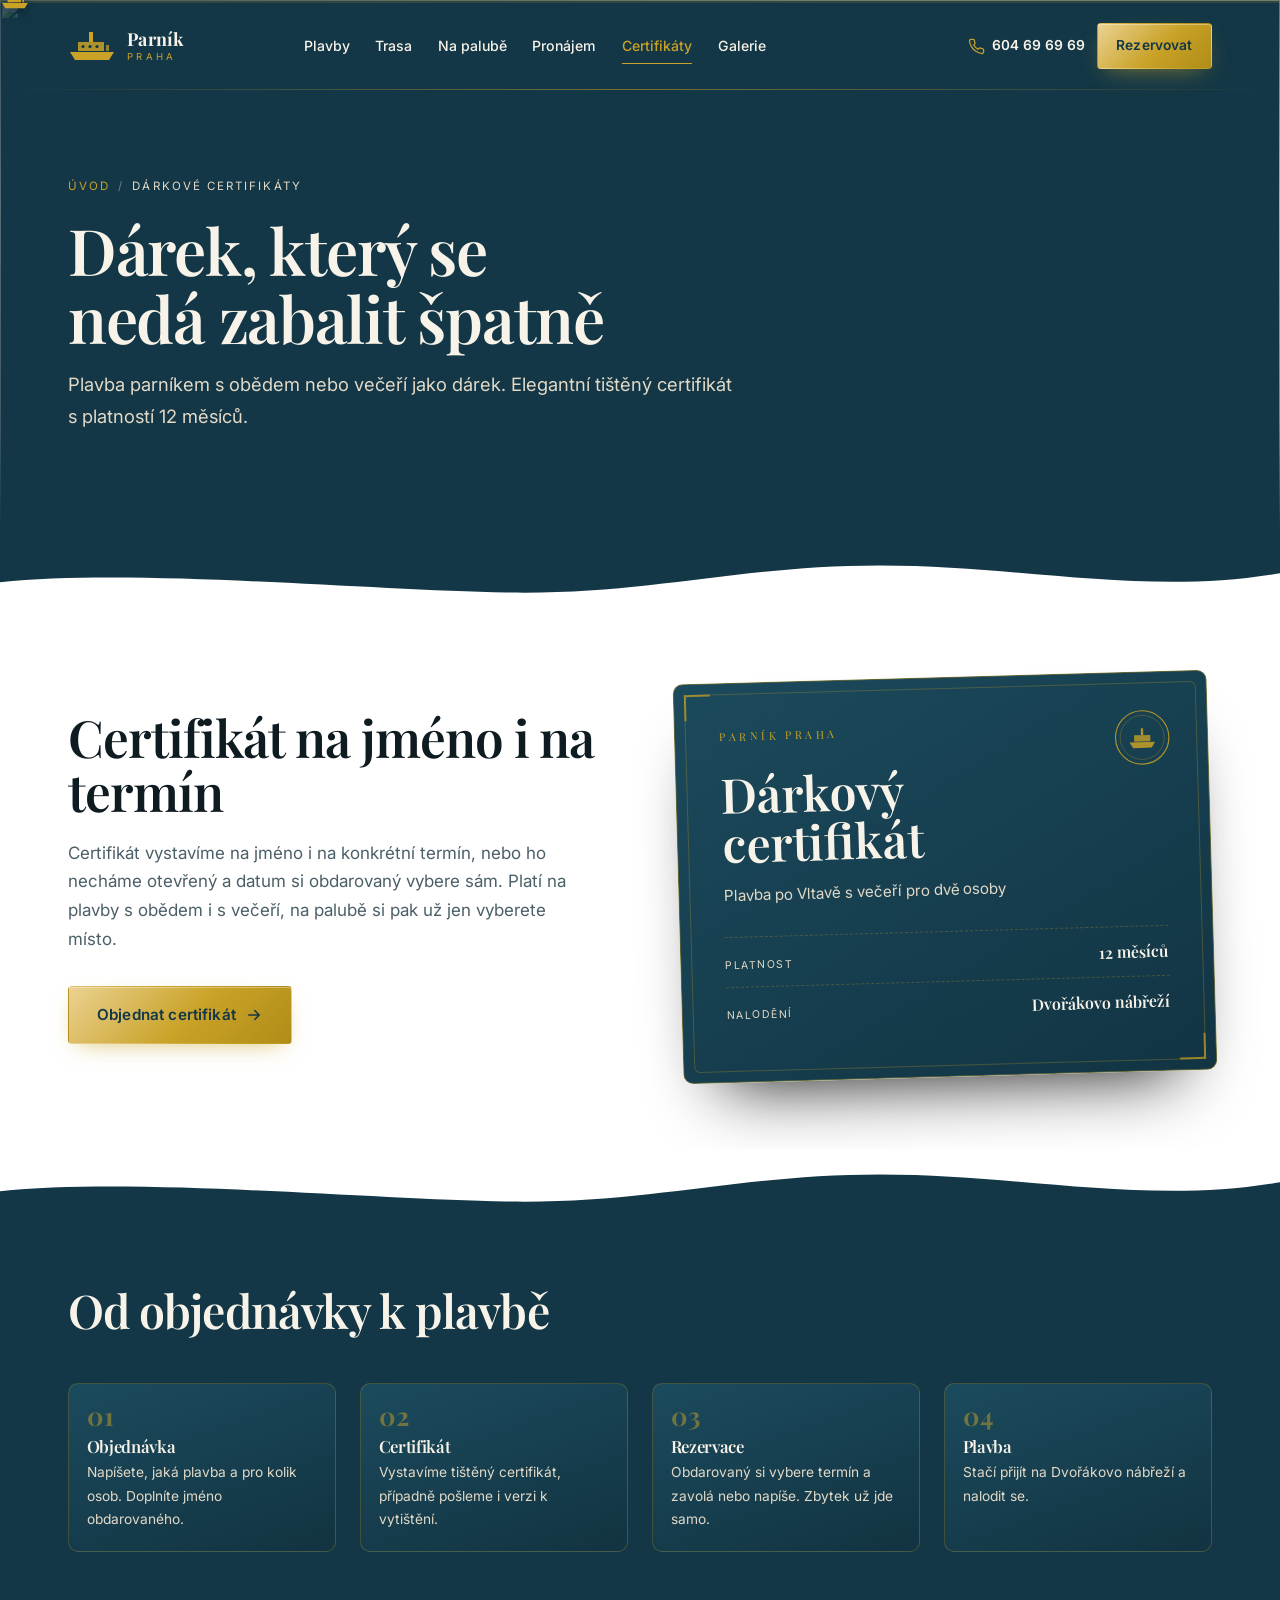
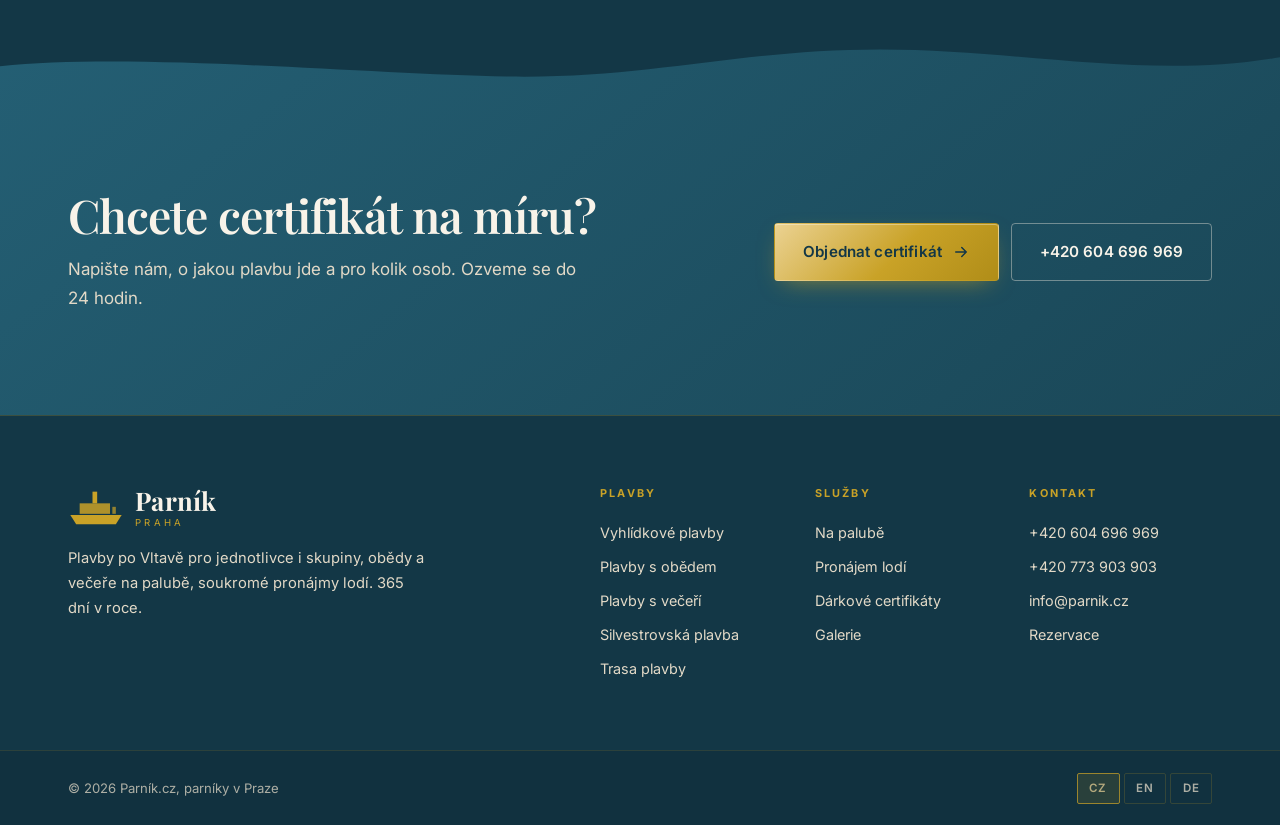
==== commit 566cf8de: "vylepseni sceny + proklik na sluzby" ====
--- a/certifikaty.html
+++ b/certifikaty.html
@@ -5,12 +5,12 @@
 <meta name="viewport" content="width=device-width, initial-scale=1">
 <title>Dárkové certifikáty | Parník Praha</title>
 <meta name="description" content="Darujte plavbu po Vltavě s obědem nebo večeří. Elegantní tištěný dárkový certifikát s platností 12 měsíců.">
-<meta name="theme-color" content="#0C2129">
+<meta name="theme-color" content="#133746">
 <link rel="preconnect" href="https://fonts.googleapis.com">
 <link rel="preconnect" href="https://fonts.gstatic.com" crossorigin>
 <link rel="preconnect" href="https://images.unsplash.com">
 <link href="https://fonts.googleapis.com/css2?family=Playfair+Display:ital,wght@0,400;0,500;0,600;0,700;1,400&family=Inter:wght@300;400;500;600;700&display=swap" rel="stylesheet">
-<link rel="icon" href="data:image/svg+xml,%3Csvg xmlns='http://www.w3.org/2000/svg' viewBox='0 0 32 32'%3E%3Crect width='32' height='32' rx='6' fill='%230C2129'/%3E%3Cpath d='M5 21h22l-3 5H8z' fill='%23C9A227'/%3E%3Crect x='9' y='14' width='14' height='6' fill='%23C9A227'/%3E%3Crect x='14' y='6' width='3' height='8' fill='%23C9A227'/%3E%3C/svg%3E">
+<link rel="icon" href="data:image/svg+xml,%3Csvg xmlns='http://www.w3.org/2000/svg' viewBox='0 0 32 32'%3E%3Crect width='32' height='32' rx='6' fill='%23133746'/%3E%3Cpath d='M5 21h22l-3 5H8z' fill='%23C9A227'/%3E%3Crect x='9' y='14' width='14' height='6' fill='%23C9A227'/%3E%3Crect x='14' y='6' width='3' height='8' fill='%23C9A227'/%3E%3C/svg%3E">
 <link rel="stylesheet" href="assets/css/style.css">
 <script>document.documentElement.classList.add('js')</script>
 </head>
@@ -36,9 +36,9 @@
         <path d="M10 12h26v9H10z" fill="currentColor" opacity=".85"/>
         <rect x="21" y="2" width="4" height="10" fill="currentColor"/>
         <rect x="38" y="15" width="3" height="6" fill="currentColor" opacity=".7"/>
-        <circle cx="15" cy="16.5" r="1.6" fill="#0C2129"/>
-        <circle cx="22" cy="16.5" r="1.6" fill="#0C2129"/>
-        <circle cx="29" cy="16.5" r="1.6" fill="#0C2129"/>
+        <circle cx="15" cy="16.5" r="1.6" fill="#133746"/>
+        <circle cx="22" cy="16.5" r="1.6" fill="#133746"/>
+        <circle cx="29" cy="16.5" r="1.6" fill="#133746"/>
       </svg>
       <span class="brand__text"><strong>Parník</strong><em>Praha</em></span>
     </a>
@@ -203,9 +203,10 @@
     <nav class="footer__nav" aria-label="Mapa webu">
       <div>
         <h4>Plavby</h4>
-        <a href="index.html#plavby">Vyhlídkové plavby</a>
-        <a href="index.html#plavby">Plavby s obědem</a>
-        <a href="index.html#plavby">Plavby s večeří</a>
+        <a href="vyhlidkove-plavby.html">Vyhlídkové plavby</a>
+        <a href="obed-na-parniku.html">Plavby s obědem</a>
+        <a href="vecere-na-parniku.html">Plavby s večeří</a>
+        <a href="silvestr.html">Silvestrovská plavba</a>
         <a href="index.html#trasa">Trasa plavby</a>
       </div>
       <div>
--- a/assets/css/style.css
+++ b/assets/css/style.css
@@ -1,16 +1,19 @@
 :root{
-  --night:#0C2129;
-  --hull:#12303C;
-  --deep:#1A4757;
-  --vltava:#256B7E;
+  /* Tmave tony jsou o stupen svetlejsi nez puvodne, aby stranka drzela krok
+     s modrou hodinou v panoramatu. --night 12,33,41 -> 19,55,70; kde se
+     stejna barva pouziva pres rgba(), plati stejna trojice. */
+  --night:#133746;
+  --hull:#1A4757;
+  --deep:#245F74;
+  --vltava:#2E7F94;
   --brass:#C9A227;
   --brass-lt:#EBD292;
   --brass-dk:#7E6412;
   --white:#FFFFFF;
-  --cream:#F4EDE0;
-  --cream-2:#D9CEBB;
-  --ink:#0B1418;
-  --ink-2:#42555C;
+  --cream:#F8F3E9;
+  --cream-2:#E2D9C7;
+  --ink:#0E1B21;
+  --ink-2:#4B5F68;
   --teak:#7A4B2A;
 
   --ff-display:"Playfair Display", Georgia, "Times New Roman", serif;
@@ -19,6 +22,8 @@
   --maxw:1240px;
   --gutter:clamp(1.25rem, 4vw, 3rem);
   --sec-y:clamp(3.75rem, 8vh, 6.5rem);
+
+  --cut-h:clamp(44px,6vw,96px);
 
   --r-sm:4px;
   --r:10px;
@@ -122,7 +127,7 @@
 }
 .rail__boat{
   position:absolute; top:-9px; left:0; color:var(--brass);
-  transform:translateX(-50%); will-change:transform;
+  will-change:transform;
   filter:drop-shadow(0 2px 6px rgba(0,0,0,.5));
 }
 .rail__boat svg{width:30px;height:18px}
@@ -170,7 +175,7 @@
   opacity:0; transition:opacity var(--t);
 }
 .bridge.is-stuck{
-  background:rgba(12,33,41,.86);
+  background:rgba(19,55,70,.86);
   -webkit-backdrop-filter:saturate(160%) blur(14px);
   backdrop-filter:saturate(160%) blur(14px);
   box-shadow:0 12px 34px -22px rgba(0,0,0,.9);
@@ -234,7 +239,7 @@
 
 .menu{
   position:fixed; inset:0; z-index:var(--z-menu);
-  background:rgba(12,33,41,.97);
+  background:rgba(19,55,70,.97);
   -webkit-backdrop-filter:blur(8px); backdrop-filter:blur(8px);
   display:grid; place-items:center; padding:5rem var(--gutter) 2rem;
   opacity:0; transition:opacity var(--t);
@@ -253,30 +258,20 @@
 .menu__foot a{font-variant-numeric:tabular-nums; transition:color var(--t)}
 .menu__foot a:hover{color:var(--brass-lt)}
 
-.waves{
-  position:absolute; left:0; right:0; bottom:0;
-  height:clamp(92px,13vh,150px);
-  pointer-events:none; overflow:hidden; z-index:1;
-}
-/* max-width:none rusi globalni reset img,svg{max-width:100%}, ktery by srazil
-   sirku zpet na 100 %. Vlny jsou staticke, zadny posun. */
-.waves svg{position:absolute; left:0; bottom:0; width:100%; max-width:none; height:100%}
-.waves__a{fill:var(--deep); opacity:.85}
-.waves__b{fill:var(--vltava); opacity:.4}
-
-
 .hero{
   position:relative; min-height:100svh; display:flex; align-items:flex-end;
-  padding:9rem 0 clamp(11rem,22vh,16rem);
+  padding:9rem 0 clamp(6rem,14vh,10rem);
   overflow:hidden; isolation:isolate; background:var(--night);
 }
 .hero__photo{position:absolute; inset:0; z-index:-3}
 .hero__photo img{width:100%; height:100%; object-fit:cover; object-position:50% 42%}
+/* Zavoj nad fotkou. Drzi kontrast pod nadpisem a vlevo, jinak nechava snimek
+   dychat; ubrana kryci sila je hlavni duvod, proc je hero svetlejsi. */
 .hero__wash{
   position:absolute; inset:0; z-index:-2;
   background:
-    linear-gradient(180deg, rgba(12,33,41,.72) 0%, rgba(12,33,41,.2) 30%, rgba(12,33,41,.56) 62%, var(--night) 95%),
-    linear-gradient(90deg, rgba(12,33,41,.72) 0%, rgba(12,33,41,.1) 58%, rgba(26,71,87,.26) 100%);
+    linear-gradient(180deg, rgba(19,55,70,.5) 0%, rgba(19,55,70,.06) 32%, rgba(19,55,70,.34) 64%, var(--night) 97%),
+    linear-gradient(90deg, rgba(19,55,70,.56) 0%, rgba(19,55,70,0) 56%, rgba(36,95,116,.14) 100%);
 }
 
 .hero__inner{
@@ -286,7 +281,7 @@
 .hero__title{
   font-size:clamp(2.75rem,7.2vw,6.5rem);
   max-width:16ch; margin-bottom:1.5rem;
-  text-shadow:0 4px 40px rgba(12,33,41,.6);
+  text-shadow:0 4px 40px rgba(19,55,70,.6);
 }
 .hero__title span{display:block}
 .hero__title em{font-style:italic; font-weight:400; color:var(--brass-lt)}
@@ -294,38 +289,15 @@
   max-width:52ch; font-size:clamp(1rem,.95rem + .4vw,1.2rem);
   color:var(--cream-2); margin-bottom:2.25rem;
 }
-.hero__cta{display:flex; flex-wrap:wrap; gap:.85rem; margin-bottom:3rem}
-
-.hero__facts{
-  display:flex; flex-wrap:wrap; gap:0; margin:0;
-  border-top:1px solid rgba(201,162,39,.28); padding-top:1.35rem;
-  max-width:640px;
-}
-.hero__facts > div{
-  padding-right:clamp(1.5rem,4vw,3rem); margin-right:clamp(1.5rem,4vw,3rem);
-  border-right:1px solid rgba(244,237,224,.14);
-}
-.hero__facts > div:last-child{border-right:0; margin-right:0; padding-right:0}
-.hero__facts dt{
-  font-size:.68rem; text-transform:uppercase; letter-spacing:.2em;
-  color:var(--brass); margin-bottom:.3rem;
-}
-.hero__facts dd{margin:0; font-family:var(--ff-display); font-size:1.15rem; font-weight:500}
-
-.hero__deck{
-  position:absolute; left:-2%; right:-2%; bottom:0; z-index:3;
-  height:clamp(84px,12.5vh,140px); pointer-events:none;
-}
-.hero__deck svg{width:100%; height:100%}
-.sway{transform-origin:50% 100%; animation:sway 9s ease-in-out infinite}
-@keyframes sway{
-  0%,100%{transform:rotate(-.3deg) translateY(0)}
-  50%{transform:rotate(.3deg) translateY(-4px)}
-}
-
-.waves--hero{opacity:.85}
+.hero__cta{display:flex; flex-wrap:wrap; gap:.85rem; margin:0}
+
+
 
 .section{position:relative; padding-block:var(--sec-y); overflow:hidden}
+/* Vlnovy predel prekryva horni okraj sekce, proto se jeho vyska pripocita
+   k odsazeni. Jinak nadpis zacina hned pod krivkou. */
+.section[class*="cut--"]{padding-top:calc(var(--sec-y) + var(--cut-h) * .85)}
+.ctaband[class*="cut--"]{padding-top:calc(clamp(4rem,8vw,6.5rem) + var(--cut-h) * .85)}
 .section--tight{padding-top:0}
 .section--day{background:var(--cream); color:var(--ink)}
 .section--light{background:var(--white); color:var(--ink)}
@@ -335,7 +307,7 @@
 [class*="cut--"]{position:relative}
 [class*="cut--"]::before{
   content:''; position:absolute; inset:0 0 auto 0;
-  height:clamp(44px,6vw,96px); z-index:2; pointer-events:none;
+  height:var(--cut-h); z-index:2; pointer-events:none;
   --wm:url("data:image/svg+xml,%3Csvg xmlns='http://www.w3.org/2000/svg' viewBox='0 0 1440 120' preserveAspectRatio='none'%3E%3Cpath d='M0 0h1440v52c-150 36-290-12-450-12s-260 46-420 42S150 44 0 66z' fill='%23fff'/%3E%3C/svg%3E");
   -webkit-mask:var(--wm) bottom/100% 100% no-repeat;
   mask:var(--wm) bottom/100% 100% no-repeat;
@@ -380,7 +352,7 @@
 }
 .ticket:hover{
   transform:translateY(-4px);
-  box-shadow:0 26px 50px -30px rgba(12,33,41,.55);
+  box-shadow:0 26px 50px -30px rgba(19,55,70,.55);
   border-color:rgba(201,162,39,.55);
 }
 .ticket:hover::before{opacity:1}
@@ -430,6 +402,12 @@
 .ticket__link svg{color:var(--brass-dk); transition:transform var(--t)}
 .ticket__link:hover{color:var(--brass-dk)}
 .ticket__link:hover svg{transform:translateX(4px)}
+/* Roztazeny odkaz: klikaci je cela karta, ale v pruchodu tabem a pro cteciky
+   zustava jediny odkaz s citelnym textem. Proto pretahuje az sem, ne <a> kolem
+   celeho <article>. */
+.ticket__link::after{content:''; position:absolute; inset:0; border-radius:var(--r)}
+.ticket:hover .ticket__link{color:var(--brass-dk)}
+.ticket:hover .ticket__link svg{transform:translateX(4px)}
 
 .route{position:relative; background:var(--night)}
 .route__sticky{display:none}
@@ -461,7 +439,7 @@
 }
 
 .route__head{
-  position:absolute; top:clamp(5.5rem,12vh,8rem); left:0; right:0; z-index:4;
+  position:absolute; top:clamp(6.5rem,14vh,9.5rem); left:0; right:0; z-index:4;
   max-width:var(--maxw); margin-inline:auto; padding-inline:var(--gutter);
   pointer-events:none;
 }
@@ -489,12 +467,17 @@
   50%{transform:translateY(-6px) rotate(calc(.55deg + var(--tilt,0deg)))}
 }
 .boat__smoke{opacity:var(--smoke,.3); transition:opacity 500ms linear}
-.boat__smoke ellipse{animation:smoke 3.6s linear infinite}
+/* transform-origin u SVG tvaru je jinak 0 0 celeho viewBoxu, takze scale()
+   odnese obláček od komina az k vlajce. fill-box ho drzi na miste. */
+.boat__smoke ellipse{
+  animation:smoke 3.6s linear infinite;
+  transform-box:fill-box; transform-origin:50% 100%;
+}
 .boat__smoke ellipse:nth-child(2){animation-delay:1.2s}
 .boat__smoke ellipse:nth-child(3){animation-delay:2.4s}
 @keyframes smoke{
-  0%{transform:translate(0,0) scale(.35); opacity:.55}
-  100%{transform:translate(-48px,-40px) scale(2.6); opacity:0}
+  0%{transform:translate(0,0) scale(.3); opacity:.6}
+  100%{transform:translate(-42px,-46px) scale(2.4); opacity:0}
 }
 .boat__bow{opacity:var(--wake,.25); transition:opacity 400ms linear}
 .route__wake{
@@ -523,7 +506,7 @@
 .route__stops b{
   display:block; font-family:var(--ff-display); font-weight:600;
   font-size:clamp(1.5rem,1rem + 1.9vw,2.5rem); color:var(--cream);
-  text-shadow:0 3px 24px rgba(12,33,41,.85);
+  text-shadow:0 3px 24px rgba(19,55,70,.85);
 }
 .route__stops span{display:inline-block; margin-top:.35rem; font-size:.84rem; color:var(--cream-2)}
 
@@ -574,7 +557,7 @@
 }
 .nextcard:hover{
   transform:translateY(-4px); border-color:rgba(201,162,39,.6);
-  box-shadow:0 26px 50px -30px rgba(12,33,41,.45);
+  box-shadow:0 26px 50px -30px rgba(19,55,70,.45);
 }
 .nextcard__img{display:block; overflow:hidden; aspect-ratio:3/2; background:var(--cream)}
 .nextcard__img img{width:100%; height:100%; object-fit:cover; transition:transform 700ms var(--ease)}
@@ -611,8 +594,8 @@
 .phero__wash{
   position:absolute; inset:0; z-index:-2;
   background:
-    linear-gradient(180deg, rgba(12,33,41,.76) 0%, rgba(12,33,41,.28) 36%, rgba(12,33,41,.64) 76%, var(--night) 98%),
-    linear-gradient(90deg, rgba(12,33,41,.7), rgba(12,33,41,.08) 68%);
+    linear-gradient(180deg, rgba(19,55,70,.54) 0%, rgba(19,55,70,.12) 38%, rgba(19,55,70,.44) 78%, var(--night) 98%),
+    linear-gradient(90deg, rgba(19,55,70,.54), rgba(19,55,70,0) 64%);
 }
 .phero__inner{
   position:relative; z-index:var(--z-content);
@@ -637,7 +620,7 @@
 .deckcard{
   position:relative; margin:0; overflow:hidden;
   border-radius:var(--r); border:1px solid rgba(201,162,39,.2);
-  background:rgba(12,33,41,.4);
+  background:rgba(19,55,70,.4);
   transition:border-color var(--t), transform var(--t);
 }
 .deckcard:hover{border-color:rgba(201,162,39,.55); transform:translateY(-3px)}
@@ -645,7 +628,7 @@
 .deckcard:hover > img{transform:scale(1.04)}
 .deckcard figcaption{
   position:absolute; inset:auto 0 0 0; padding:1rem 1.1rem;
-  background:linear-gradient(180deg,transparent,rgba(12,33,41,.9) 55%);
+  background:linear-gradient(180deg,transparent,rgba(19,55,70,.9) 55%);
 }
 .deckcard figcaption h3{font-size:1.15rem; margin-bottom:.25rem}
 .deckcard figcaption p{margin:0; font-size:.85rem; color:var(--cream-2)}
@@ -656,7 +639,7 @@
   background:
     linear-gradient(var(--hull),var(--hull)) padding-box,
     linear-gradient(145deg,var(--brass-lt),var(--brass-dk) 42%,var(--brass-lt) 72%,#8a6f18) border-box;
-  box-shadow:0 18px 40px -22px rgba(0,0,0,.9), 0 0 0 1px rgba(12,33,41,.6);
+  box-shadow:0 18px 40px -22px rgba(0,0,0,.9), 0 0 0 1px rgba(19,55,70,.6);
 }
 .porthole::after{
   content:''; position:absolute; inset:0; border-radius:50%; pointer-events:none;
@@ -679,7 +662,7 @@
 .step{
   position:relative; padding:1.15rem 1.1rem 1.2rem;
   border:1px solid rgba(201,162,39,.25); border-radius:var(--r);
-  background:linear-gradient(160deg,rgba(26,71,87,.5),rgba(18,48,60,.5));
+  background:linear-gradient(160deg,rgba(36,95,116,.5),rgba(18,48,60,.5));
   counter-increment:step;
 }
 .step::before{
@@ -713,8 +696,12 @@
 .charter__copy h2{font-size:clamp(2.2rem,1.4rem + 3.2vw,4.2rem); margin-bottom:1.5rem}
 .charter__copy h2 em{font-style:italic; font-weight:400; color:var(--brass-lt)}
 .charter__copy > p{color:var(--cream-2); max-width:52ch; margin-bottom:1.75rem}
-.section--light .charter__copy > p{color:var(--ink-2)}
-.section--light .charter__copy h2 em{color:var(--brass-dk)}
+/* Blok pocita s tmavou sekci, na svetlem pozadi se musi prebarvit. Plati to
+   pro obe svetle varianty, --light i --day; jinak zustane krem na kremu. */
+.section--light .charter__copy > p,
+.section--day .charter__copy > p{color:var(--ink-2)}
+.section--light .charter__copy h2 em,
+.section--day .charter__copy h2 em{color:var(--brass-dk)}
 
 .chips{display:flex; flex-wrap:wrap; gap:.5rem; margin-bottom:2rem}
 .chips li{
@@ -774,11 +761,12 @@
 @media (min-width:900px){ .gift{grid-template-columns:1fr 1fr} }
 .gift__copy h2{font-size:clamp(1.9rem,1.3rem + 2.4vw,3.2rem); margin-bottom:1.25rem}
 .gift__copy p{color:var(--cream-2); max-width:48ch; margin-bottom:2rem}
-.section--light .gift__copy p{color:var(--ink-2)}
+.section--light .gift__copy p,
+.section--day .gift__copy p{color:var(--ink-2)}
 
 .cert__inner{
   position:relative; padding:clamp(1.75rem,4vw,2.75rem);
-  background:linear-gradient(150deg,#12303d,#0b212b);
+  background:linear-gradient(150deg,#1B4A5C,#123443);
   border:1px solid rgba(201,162,39,.45); border-radius:var(--r);
   box-shadow:0 40px 70px -40px rgba(0,0,0,.95);
   transform:rotate(-1.6deg);
@@ -819,7 +807,7 @@
 .gallery figure{margin:0; overflow:hidden; border-radius:var(--r); position:relative; background:var(--hull)}
 .gallery img{
   width:100%; aspect-ratio:3/2; object-fit:cover;
-  filter:saturate(.55) contrast(1.06) brightness(.9);
+  filter:saturate(.72) contrast(1.02);
   transition:filter 500ms var(--ease), transform 700ms var(--ease);
 }
 .gallery figure::after{
@@ -834,7 +822,7 @@
 @media (min-width:960px){ .booking__grid{grid-template-columns:1.35fr 1fr; align-items:start} }
 
 .form{
-  background:linear-gradient(160deg,rgba(26,71,87,.55),rgba(18,48,60,.55));
+  background:linear-gradient(160deg,rgba(36,95,116,.55),rgba(18,48,60,.55));
   border:1px solid rgba(201,162,39,.22); border-radius:var(--r);
   padding:clamp(1.5rem,3.5vw,2.5rem);
 }
@@ -848,7 +836,7 @@
 }
 .field input,.field select,.field textarea{
   width:100%; padding:.85rem 1rem; min-height:48px;
-  background:rgba(12,33,41,.55); color:var(--cream);
+  background:rgba(19,55,70,.55); color:var(--cream);
   border:1px solid rgba(201,162,39,.28); border-radius:var(--r-sm);
   transition:border-color var(--t), background-color var(--t), box-shadow var(--t);
 }
@@ -929,7 +917,7 @@
   transition:color var(--t), transform var(--t);
 }
 .footer__nav a:hover{color:var(--brass-lt); transform:translateX(3px)}
-.footer__bar{border-top:1px solid rgba(201,162,39,.14); background:rgba(0,0,0,.18)}
+.footer__bar{border-top:1px solid rgba(201,162,39,.14); background:rgba(0,0,0,.1)}
 .footer__barin{
   display:flex; flex-wrap:wrap; gap:1rem; justify-content:space-between; align-items:center;
   padding-block:1.35rem;
@@ -937,7 +925,8 @@
 .footer__barin p{margin:0; font-size:.82rem; color:var(--cream-2); opacity:.75}
 .footer__langs{display:flex; gap:.25rem}
 .footer__langs a{
-  padding:.25rem .6rem; font-size:.72rem; font-weight:600; letter-spacing:.1em;
+  display:inline-flex; align-items:center; min-height:26px;
+  padding:.3rem .7rem; font-size:.72rem; font-weight:600; letter-spacing:.1em;
   border:1px solid rgba(201,162,39,.25); border-radius:2px;
   transition:border-color var(--t), color var(--t), background-color var(--t);
 }
@@ -952,24 +941,14 @@
     transition-duration:.01ms !important;
   }
   .js .reveal{opacity:1 !important; transform:none !important}
-  .sway,.compass,.smoke,.route__boat{
-  position:absolute; left:0; right:0; margin-inline:auto; bottom:11%;
-  width:clamp(160px,18vw,260px); z-index:3;
-  filter:drop-shadow(0 18px 26px rgba(0,0,0,.45));
-  animation:bobBoat 6s ease-in-out infinite;
-}
-.route__boat::after{
-  content:''; position:absolute; left:6%; right:6%; bottom:-9%; height:16px;
-  background:radial-gradient(ellipse at 50% 40%, rgba(201,162,39,.3), transparent 72%);
-  filter:blur(3px); pointer-events:none;
-}
+  .compass,.route__boat,.boat__smoke ellipse{animation:none !important}
   .route{height:auto !important}
   .route__sticky{display:none !important}
   .route__mobile{display:block !important}
 }
 
 @media print{
-  .rail,.chapters,.bridge,.menu,.route,.waves{display:none !important}
+  .rail,.chapters,.bridge,.menu,.route{display:none !important}
   body{background:#fff; color:#000}
   .section{padding-block:1.5rem}
 }
